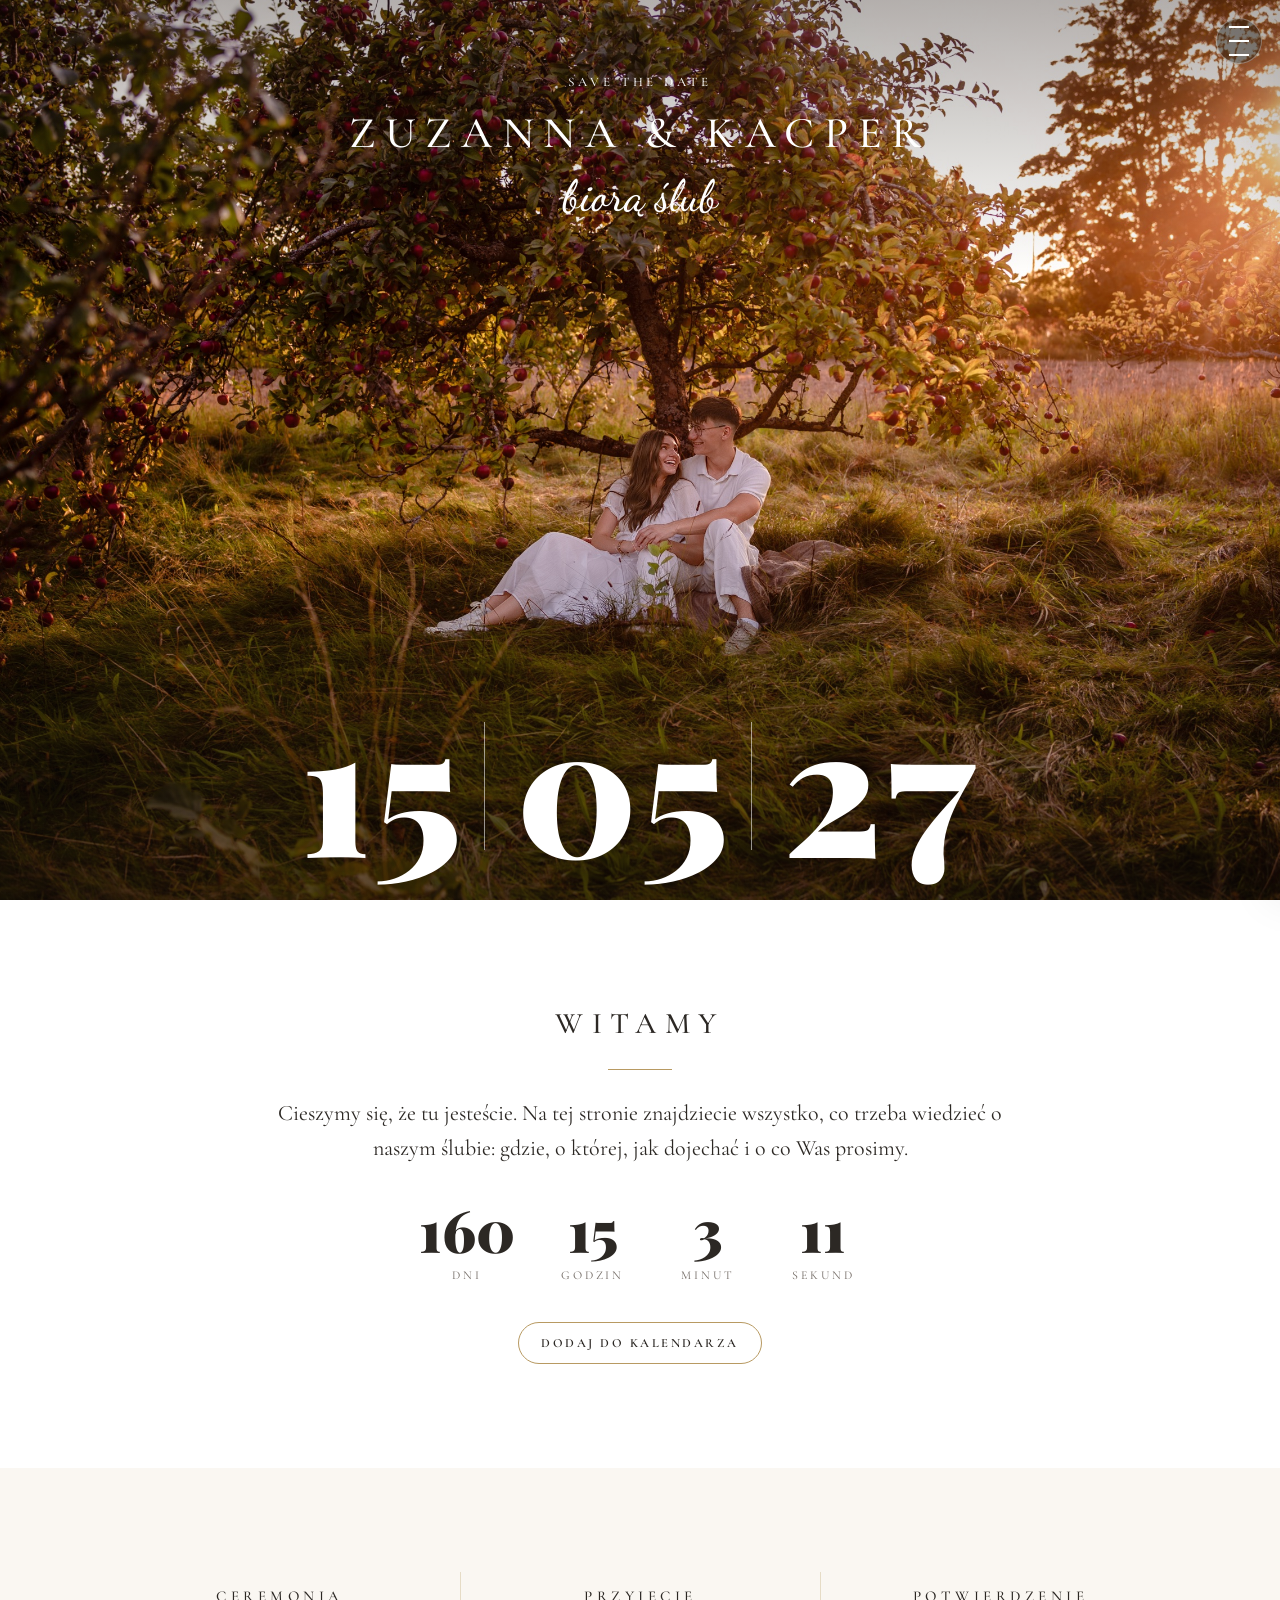
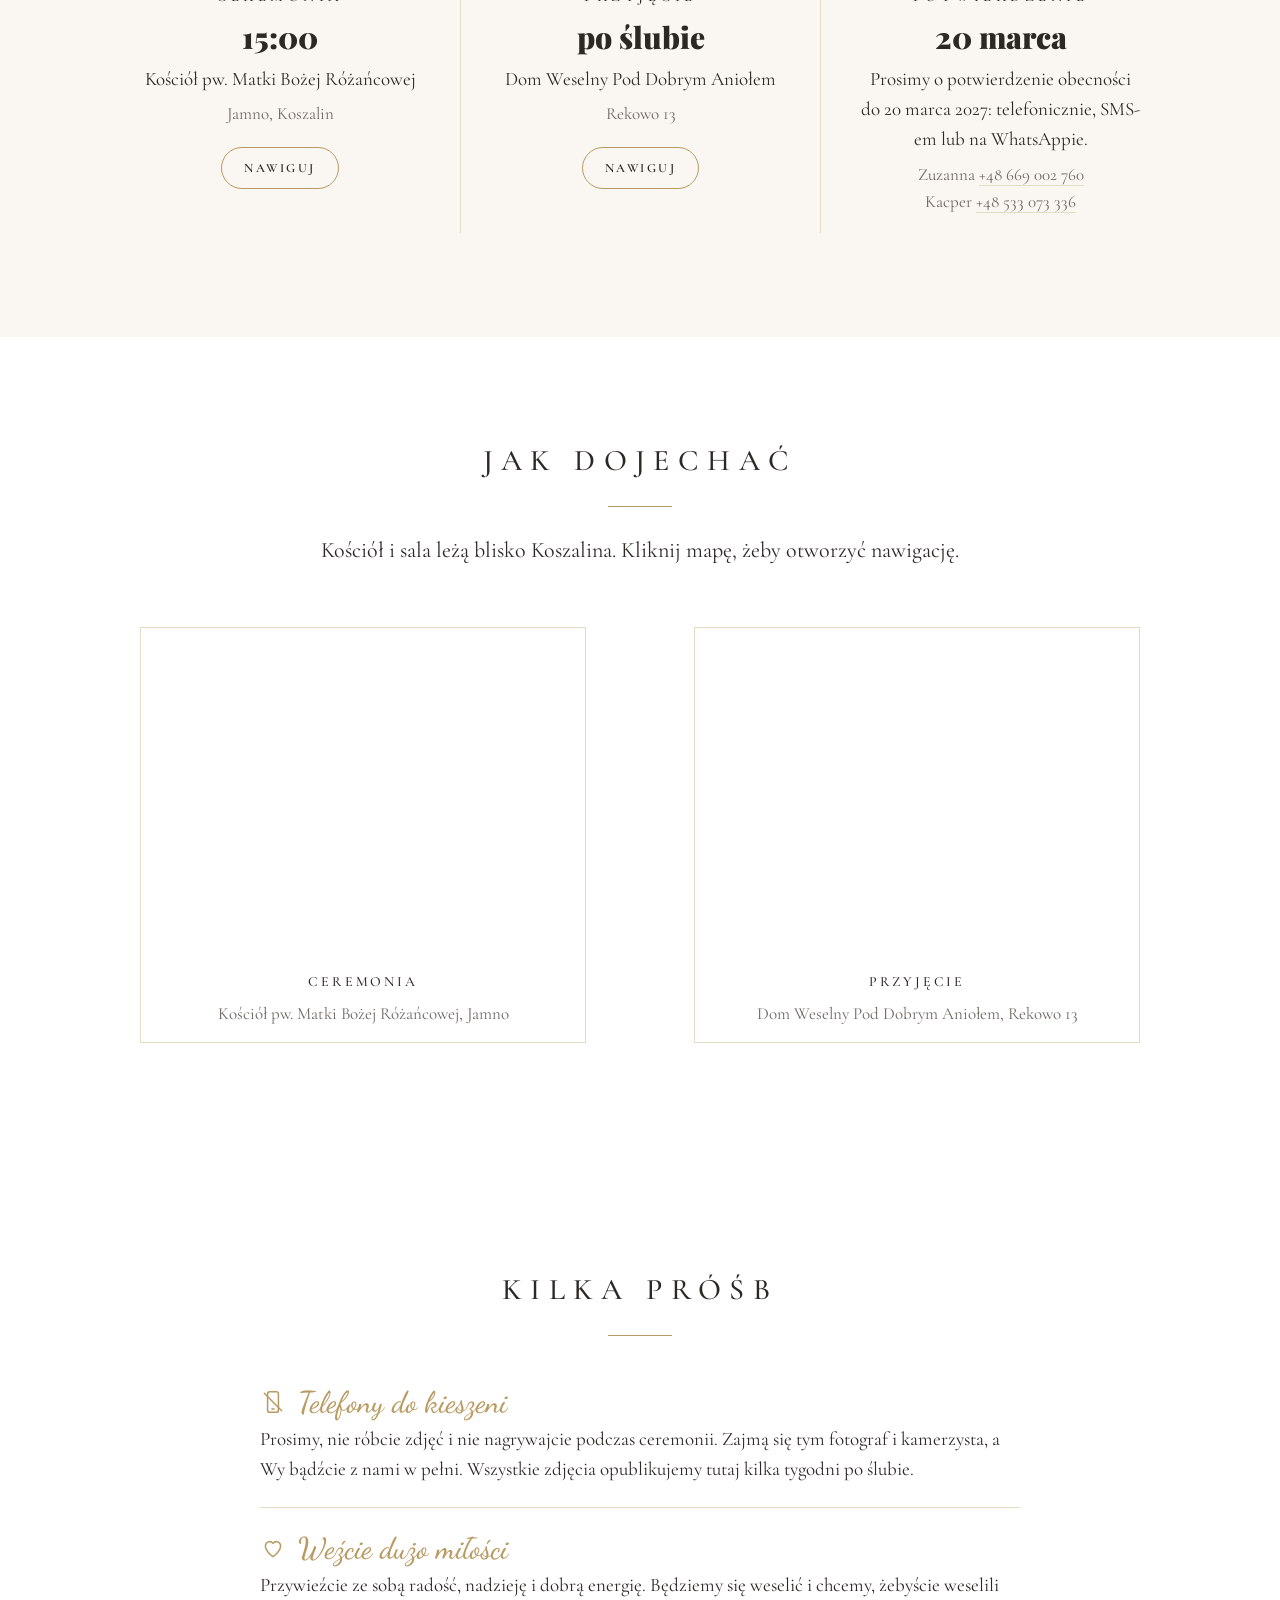
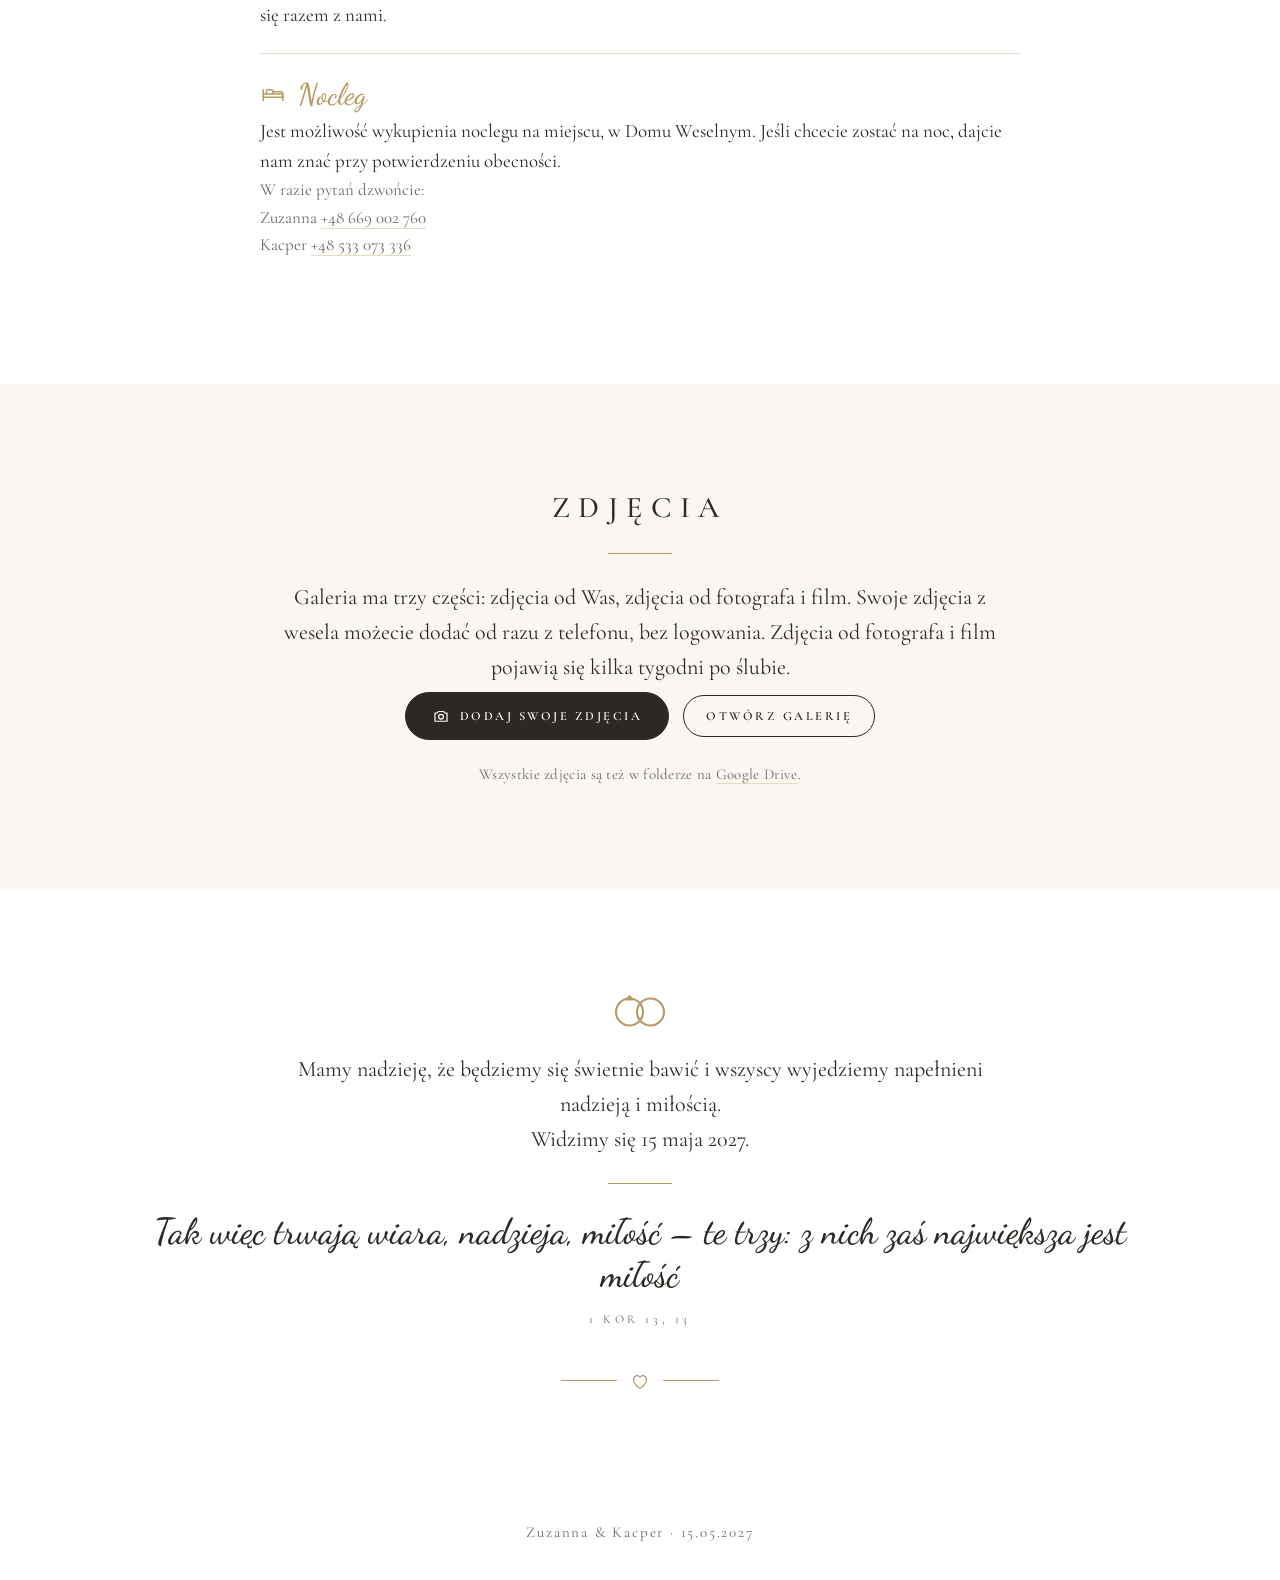
==== index.html @ 038dfa07 "Zuzanna first everywhere; QR codes and links point to zuzannaikacper.pl (CNAME switch pending DNS) C" ====
<!doctype html>
<html lang="pl">
<head>
<meta charset="utf-8">
<meta name="viewport" content="width=device-width, initial-scale=1">
<title>Zuzanna i Kacper · 15 maja 2027</title>
<meta name="description" content="Ślub Zuzanny i Kacpra, 15 maja 2027. Szczegóły ceremonii, przyjęcia i dojazdu.">
<meta name="robots" content="noindex, nofollow">
<meta property="og:title" content="Zuzanna i Kacper biorą ślub · 15 maja 2027">
<meta property="og:image" content="https://zuzannaikacper.pl/img/hero-m.jpg">
<link rel="preconnect" href="https://fonts.googleapis.com">
<link rel="preconnect" href="https://fonts.gstatic.com" crossorigin>
<link href="https://fonts.googleapis.com/css2?family=Cormorant+Garamond:ital,wght@0,400;0,500;0,600;1,400&family=Dancing+Script:wght@500;600&family=Playfair+Display:wght@900&display=swap" rel="stylesheet">
<link rel="stylesheet" href="/style.css?v=5">
</head>
<body>

<button class="menu-btn" type="button" aria-label="Menu" aria-expanded="false" aria-controls="menu"><span></span><span></span><span></span></button>
<div class="menu-scrim" hidden></div>
<nav class="menu" id="menu" aria-label="Menu strony">
  <a href="/#witamy">Witamy</a>
  <a href="/#plan">Plan dnia</a>
  <a href="/#dojazd">Jak dojechać</a>
  <a href="/#prosby">Kilka próśb</a>
  <a href="/zdjecia/">Galeria zdjęć</a>
  <a href="/zdjecia/#gosc">Dodaj swoje zdjęcia</a>
  <div class="menu-foot"><span class="script">Zuzanna &amp; Kacper</span>15 maja 2027</div>
</nav>

<header class="hero">
  <picture>
    <source media="(max-width:760px)" srcset="img/hero-m.jpg">
    <img src="img/hero.jpg" alt="Zuzanna i Kacper pod jabłonią o zachodzie słońca">
  </picture>
  <div class="hero-top">
    <div class="caps">Save the date</div>
    <h1>Zuzanna &amp; Kacper</h1>
    <p class="script">biorą ślub</p>
  </div>
  <div class="hero-date" aria-label="15 maja 2027"><span>15</span><span>05</span><span>27</span></div>
</header>

<section class="center" id="witamy">
  <div class="wrap">
    <h2>Witamy</h2>
    <div class="rule"></div>
    <p class="lead">Cieszymy się, że tu jesteście. Na tej stronie znajdziecie wszystko, co trzeba wiedzieć o naszym ślubie: gdzie, o której, jak dojechać i o co Was prosimy.</p>
    <div class="count" id="count" aria-live="polite">
      <div><b data-u="d">—</b><small>dni</small></div>
      <div><b data-u="h">—</b><small>godzin</small></div>
      <div><b data-u="m">—</b><small>minut</small></div>
      <div><b data-u="s">—</b><small>sekund</small></div>
    </div>
    <a class="btn ghost" href="slub.ics" download="slub-zuzanna-kacper.ics">Dodaj do kalendarza</a>
  </div>
</section>

<section class="plan" id="plan">
  <div class="wrap">
    <div class="cols">
      <div>
        <h3>Ceremonia</h3>
        <p class="big">15:00</p>
        <p>Kościół pw. Matki Bożej Różańcowej</p>
        <p class="muted">Jamno, Koszalin</p>
        <a class="btn ghost" href="https://www.google.com/maps/search/?api=1&query=Ko%C5%9Bci%C3%B3%C5%82+Matki+Bo%C5%BCej+R%C3%B3%C5%BCa%C5%84cowej+Jamno+Koszalin" target="_blank" rel="noopener">Nawiguj</a>
      </div>
      <div>
        <h3>Przyjęcie</h3>
        <p class="big">po ślubie</p>
        <p>Dom Weselny Pod Dobrym Aniołem</p>
        <p class="muted">Rekowo 13</p>
        <a class="btn ghost" href="https://www.google.com/maps/search/?api=1&query=Dom+Weselny+Pod+Dobrym+Anio%C5%82em+Rekowo+13" target="_blank" rel="noopener">Nawiguj</a>
      </div>
      <div>
        <h3>Potwierdzenie</h3>
        <p class="big">20 marca</p>
        <p>Prosimy o potwierdzenie obecności do 20 marca 2027: telefonicznie, SMS-em lub na WhatsAppie.</p>
        <p class="muted">Zuzanna <a href="tel:+48669002760">+48 669 002 760</a><br>Kacper <a href="tel:+48533073336">+48 533 073 336</a></p>
      </div>
    </div>
  </div>
</section>

<section class="center" id="dojazd">
  <div class="wrap">
    <h2>Jak dojechać</h2>
    <div class="rule"></div>
    <p class="lead">Kościół i sala leżą blisko Koszalina. Kliknij mapę, żeby otworzyć nawigację.</p>
    <div class="maps">
      <figure class="map">
        <iframe loading="lazy" title="Mapa: Kościół Matki Bożej Różańcowej, Jamno" src="https://maps.google.com/maps?q=Ko%C5%9Bci%C3%B3%C5%82+Matki+Bo%C5%BCej+R%C3%B3%C5%BCa%C5%84cowej+Jamno+Koszalin&z=14&output=embed"></iframe>
        <figcaption><strong>Ceremonia</strong><span>Kościół pw. Matki Bożej Różańcowej, Jamno</span></figcaption>
      </figure>
      <figure class="map">
        <iframe loading="lazy" title="Mapa: Dom Weselny Pod Dobrym Aniołem, Rekowo" src="https://maps.google.com/maps?q=Dom+Weselny+Pod+Dobrym+Anio%C5%82em+Rekowo+13&z=14&output=embed"></iframe>
        <figcaption><strong>Przyjęcie</strong><span>Dom Weselny Pod Dobrym Aniołem, Rekowo 13</span></figcaption>
      </figure>
    </div>
  </div>
</section>

<section id="prosby">
  <div class="wrap">
    <div class="center">
      <h2>Kilka próśb</h2>
      <div class="rule"></div>
    </div>
    <div class="asks">
      <ol>
        <li>
          <span class="script"><svg class="ico" viewBox="0 0 24 24" fill="none" stroke="currentColor" stroke-width="1.4" stroke-linecap="round" stroke-linejoin="round" aria-hidden="true"><rect x="7" y="2.5" width="10" height="19" rx="2"/><path d="M11 18.5h2"/><path d="M4 4l16 16"/></svg>Telefony do kieszeni</span>
          <p>Prosimy, nie róbcie zdjęć i nie nagrywajcie podczas ceremonii. Zajmą się tym fotograf i kamerzysta, a Wy bądźcie z nami w pełni. Wszystkie zdjęcia opublikujemy tutaj kilka tygodni po ślubie.</p>
        </li>
        <li>
          <span class="script"><svg class="ico" viewBox="0 0 24 24" fill="none" stroke="currentColor" stroke-width="1.4" stroke-linecap="round" stroke-linejoin="round" aria-hidden="true"><path d="M12 20s-7-4.6-7-10a3.9 3.9 0 0 1 7-2.3A3.9 3.9 0 0 1 19 10c0 5.4-7 10-7 10z"/></svg>Weźcie dużo miłości</span>
          <p>Przywieźcie ze sobą radość, nadzieję i dobrą energię. Będziemy się weselić i chcemy, żebyście weselili się razem z nami.</p>
        </li>
        <li>
          <span class="script"><svg class="ico" viewBox="0 0 24 24" fill="none" stroke="currentColor" stroke-width="1.4" stroke-linecap="round" stroke-linejoin="round" aria-hidden="true"><path d="M3 18V8"/><path d="M3 15h18v3"/><path d="M3 12h18v3"/><path d="M6 12V9.5A1.5 1.5 0 0 1 7.5 8h3A1.5 1.5 0 0 1 12 9.5V12"/><path d="M21 15v-3a2 2 0 0 0-2-2h-7"/></svg>Nocleg</span>
          <p>Jest możliwość wykupienia noclegu na miejscu, w Domu Weselnym. Jeśli chcecie zostać na noc, dajcie nam znać przy potwierdzeniu obecności.</p>
          <p class="muted">W razie pytań dzwońcie:<br>Zuzanna <a href="tel:+48669002760">+48 669 002 760</a><br>Kacper <a href="tel:+48533073336">+48 533 073 336</a></p>
        </li>
      </ol>
    </div>
  </div>
</section>

<section class="photos center" id="zdjecia">
  <div class="wrap">
    <h2>Zdjęcia</h2>
    <div class="rule"></div>
    <p class="lead">Galeria ma trzy części: zdjęcia od Was, zdjęcia od fotografa i film. Swoje zdjęcia z wesela możecie dodać od razu z telefonu, bez logowania. Zdjęcia od fotografa i film pojawią się kilka tygodni po ślubie.</p>
    <div class="actions">
      <a class="btn solid" href="/zdjecia/#gosc"><svg class="bico" viewBox="0 0 24 24" fill="none" stroke="currentColor" stroke-width="1.6" stroke-linecap="round" stroke-linejoin="round" aria-hidden="true"><path d="M4 8h3l1.5-2h7L17 8h3v11H4z"/><circle cx="12" cy="13" r="3.2"/></svg>Dodaj swoje zdjęcia</a>
      <a class="btn" href="/zdjecia/">Otwórz galerię</a>
    </div>
    <p class="note">Wszystkie zdjęcia są też w folderze na <a href="https://drive.google.com/drive/folders/1gEf7ZTB1WfXB3bDuZWTG1-2PKghEwZF-" target="_blank" rel="noopener">Google Drive</a>.</p>
  </div>
</section>

<section class="closing center" id="do-zobaczenia">
  <div class="wrap">
    <div class="rings-wrap"><svg class="rings" viewBox="0 0 48 24" fill="none" stroke="currentColor" stroke-width="1.4" aria-hidden="true"><circle cx="17" cy="12" r="9"/><circle cx="31" cy="12" r="9"/><path d="M17 1.5l-1.8 2.2h3.6z" stroke-linejoin="round"/></svg></div>
    <p class="lead">Mamy nadzieję, że będziemy się świetnie bawić i wszyscy wyjedziemy napełnieni nadzieją i miłością.<br>Widzimy się 15 maja 2027.</p>
    <div class="rule"></div>
    <p class="script">Tak więc trwają wiara, nadzieja, miłość – te trzy: z nich zaś największa jest miłość</p>
    <div class="ref">1 Kor 13, 13</div>
    <div class="ornament" aria-hidden="true">
      <i></i>
      <svg viewBox="0 0 24 24" fill="none" stroke="currentColor" stroke-width="1.4"><path d="M12 20s-7-4.6-7-10a3.9 3.9 0 0 1 7-2.3A3.9 3.9 0 0 1 19 10c0 5.4-7 10-7 10z"/></svg>
      <i></i>
    </div>
  </div>
</section>

<footer>Zuzanna &amp; Kacper · 15.05.2027</footer>

<script>
  (function(){
    var target = new Date("2027-05-15T15:00:00+02:00").getTime();
    var el = document.getElementById("count");
    var d = el.querySelector("[data-u=d]"), h = el.querySelector("[data-u=h]"), m = el.querySelector("[data-u=m]"), sec = el.querySelector("[data-u=s]");
    function tick(){
      var diff = Math.max(0, target - Date.now());
      var days = Math.floor(diff/86400000), hrs = Math.floor(diff%86400000/3600000), mins = Math.floor(diff%3600000/60000), secs = Math.floor(diff%60000/1000);
      d.textContent = days; h.textContent = hrs; m.textContent = mins; sec.textContent = secs;
    }
    tick(); setInterval(tick, 1000);
  })();
</script>
<script>
  (function(){
    var btn=document.querySelector('.menu-btn'),scrim=document.querySelector('.menu-scrim'),menu=document.getElementById('menu');
    function set(open){document.body.classList.toggle('menu-open',open);btn.setAttribute('aria-expanded',open);scrim.hidden=!open;}
    btn.addEventListener('click',function(){set(!document.body.classList.contains('menu-open'));});
    scrim.addEventListener('click',function(){set(false);});
    menu.addEventListener('click',function(e){if(e.target.tagName==='A')set(false);});
    document.addEventListener('keydown',function(e){if(e.key==='Escape')set(false);});
    var hero=document.querySelector('.hero');
    function tone(){btn.classList.toggle('light',window.scrollY>hero.offsetHeight-60);}
    window.addEventListener('scroll',tone,{passive:true});tone();
  })();
</script>
</body>
</html>
---- style.css ----
:root{
  --paper:#ffffff;
  --ink:#2c2824;
  --ink-soft:#6f6761;
  --gold:#b89a62;
  --gold-soft:#e6dcc6;
  --wash:#faf7f2;
}
*{box-sizing:border-box}
html{scroll-behavior:smooth}
body{margin:0;background:var(--paper);color:var(--ink);font-family:"Cormorant Garamond",Georgia,serif;font-size:19px;line-height:1.6;-webkit-font-smoothing:antialiased}
a{color:inherit}
a[href^="tel:"]{text-decoration:none;border-bottom:1px solid var(--gold-soft);white-space:nowrap}
.caps{letter-spacing:.3em;text-transform:uppercase;font-weight:500;font-size:14px}
.script{font-family:"Dancing Script",cursive;font-weight:500;font-size:34px;line-height:1.2}
.wrap{width:min(1080px,100% - 32px);margin-inline:auto}

/* Hero */
.hero{position:relative;height:100svh;min-height:560px;overflow:hidden;color:#fff;text-align:center;display:flex;flex-direction:column;justify-content:space-between}
.hero img{position:absolute;inset:0;width:100%;height:100%;object-fit:cover;object-position:50% 58%}
.hero::after{content:"";position:absolute;inset:0;background:linear-gradient(to bottom,rgba(20,14,8,.32) 0%,rgba(20,14,8,0) 30%,rgba(20,14,8,0) 55%,rgba(20,14,8,.55) 100%)}
.hero picture{position:absolute;inset:0;z-index:0}
.hero>*{position:relative;z-index:1}
.hero-top{padding-top:clamp(40px,8vh,80px)}
.hero-top .caps{font-size:13px;opacity:.95}
.hero-top h1{font-weight:500;font-size:clamp(26px,4.2vw,44px);letter-spacing:.22em;text-transform:uppercase;margin:14px 0 0;line-height:1.2}
.hero-top .script{margin:10px 0 0;font-size:clamp(30px,4vw,44px)}
.hero-date{font-family:"Playfair Display",serif;font-weight:900;font-size:clamp(76px,16vw,180px);line-height:.9;letter-spacing:.02em;display:flex;justify-content:center;gap:.28em;padding-bottom:clamp(18px,4vh,40px);text-shadow:0 2px 24px rgba(0,0,0,.25)}
.hero-date span{position:relative;padding-top:12px}
.hero-date span:not(:first-child)::before{content:"";position:absolute;left:-.18em;top:.18em;bottom:.08em;width:1px;background:rgba(255,255,255,.55)}

/* Sections */
section{padding:clamp(56px,9vw,104px) 0}
.center{text-align:center}
h2{font-weight:500;font-size:clamp(22px,3vw,30px);letter-spacing:.28em;text-transform:uppercase;margin:0 0 10px;line-height:1.3}
.lead{max-width:34em;margin:0 auto;font-size:22px}
.rule{width:64px;height:1px;background:var(--gold);margin:26px auto}

/* Countdown */
.count{display:flex;justify-content:center;gap:clamp(12px,3.5vw,40px);margin:34px 0 22px}
.count b{display:block;font-family:"Playfair Display",serif;font-weight:900;font-size:clamp(36px,6vw,58px);line-height:1;font-variant-numeric:tabular-nums;min-width:1.3em}
.count small{display:block;letter-spacing:.24em;text-transform:uppercase;font-size:12px;color:var(--ink-soft);margin-top:8px}

/* Plan: three columns with hairlines, like the invitation back */
.plan{background:var(--wash)}
.cols{display:grid;grid-template-columns:1fr 1fr 1fr;text-align:center}
.cols>div{padding:12px clamp(16px,3vw,40px)}
.cols>div+div{border-left:1px solid var(--gold-soft)}
.cols h3{font-weight:500;letter-spacing:.3em;text-transform:uppercase;font-size:15px;margin:0 0 14px}
.cols .big{font-family:"Playfair Display",serif;font-weight:900;font-size:30px;line-height:1;margin:0 0 12px}
.cols p{margin:0 0 6px}
.cols .muted{color:var(--ink-soft);font-size:17px}
.btn{display:inline-block;margin-top:14px;padding:10px 22px;border:1px solid var(--ink);border-radius:999px;text-decoration:none;letter-spacing:.2em;text-transform:uppercase;font-size:12.5px;font-weight:600;transition:background .2s,color .2s}
.btn:hover,.btn:focus-visible{background:var(--ink);color:#fff;outline:none}
.btn.ghost{border-color:var(--gold);color:var(--ink)}
.btn.ghost:hover{background:var(--gold);border-color:var(--gold);color:#fff}
.btn.solid{background:var(--ink);color:#fff;border-color:var(--ink);padding:13px 26px;display:inline-flex;align-items:center;gap:10px}
.btn.solid:hover,.btn.solid:focus-visible{background:var(--gold);border-color:var(--gold);color:#fff}
.btn .bico{width:18px;height:18px}
.actions{display:flex;justify-content:center;align-items:center;gap:14px;flex-wrap:wrap;margin-top:6px}
.actions .btn{margin:0}
.note{margin:22px 0 0;font-size:15px;color:var(--ink-soft);letter-spacing:.02em}
.note a{color:var(--ink-soft);text-decoration:none;border-bottom:1px solid var(--gold-soft)}
.note a:hover{color:var(--gold)}
.rings-wrap{color:var(--gold);margin:0 auto 22px}
.rings{width:72px;height:36px;display:block;margin:0 auto}

/* Maps */
.maps{display:grid;grid-template-columns:1fr 1fr;gap:28px;margin-top:40px}
.map{border:1px solid var(--gold-soft);padding:8px;background:#fff}
.map iframe{display:block;width:100%;aspect-ratio:4/3;border:0;filter:saturate(.85)}
.map figcaption{padding:14px 6px 6px;text-align:center}
.map figcaption strong{display:block;font-weight:500;letter-spacing:.2em;text-transform:uppercase;font-size:14px;margin-bottom:4px}
.map figcaption span{color:var(--ink-soft);font-size:17px}

/* Requests */
.asks{max-width:40em;margin:0 auto}
.asks ol{list-style:none;padding:0;margin:0}
.asks li{position:relative;padding:22px 0 22px 0;border-bottom:1px solid var(--gold-soft)}
.asks li:last-child{border-bottom:0}
.asks li .script{font-size:30px;color:var(--gold);display:flex;align-items:center;gap:12px;margin-bottom:4px}
.asks .ico{width:26px;height:26px;flex:0 0 auto}
.asks p{margin:0}
.asks .muted{color:var(--ink-soft);font-size:17px}

/* Photos */
.photos{background:var(--wash)}
.photos .btn{margin:0}

/* Closing */
.closing .script{font-size:clamp(26px,3.4vw,36px);max-width:28em;margin:0 auto}
.closing .ref{letter-spacing:.3em;text-transform:uppercase;font-size:12px;color:var(--ink-soft);margin-top:14px}
.ornament{display:flex;align-items:center;justify-content:center;gap:12px;color:var(--gold);margin:40px auto 0}
.ornament i{display:block;width:56px;height:1px;background:var(--gold)}
.ornament svg{width:22px;height:22px}
footer{padding:24px 0 36px;text-align:center;color:var(--ink-soft);font-size:15px;letter-spacing:.12em}

@media (max-width:760px){
  body{font-size:18px}
  .hero{height:70svh;min-height:480px;max-height:720px}
  .hero img{object-position:50% 38%}
  .hero-top{padding-top:48px}
  .hero-date{font-size:clamp(64px,19vw,96px);padding-bottom:44px}
  .hero-date{gap:.2em}
  .cols{grid-template-columns:1fr;gap:8px}
  .cols>div+div{border-left:0;border-top:1px solid var(--gold-soft);padding-top:32px;margin-top:20px}
  .maps{grid-template-columns:1fr}
  .count small{font-size:11px}
}
@media (prefers-reduced-motion:no-preference){
  .hero-top,.hero-date{animation:rise 1.2s ease-out both}
  .hero-date{animation-delay:.25s}
  @keyframes rise{from{opacity:0;transform:translateY(14px)}to{opacity:1;transform:none}}
}

/* Menu (wysuwane) */
.menu-btn{position:fixed;top:18px;right:18px;z-index:60;width:46px;height:46px;border:1px solid rgba(255,255,255,.35);border-radius:999px;background:rgba(30,24,18,.42);cursor:pointer;display:grid;place-items:center;color:#fff;transition:background .25s,color .25s,border-color .25s,box-shadow .25s}
.menu-btn.light{background:#fff;color:var(--ink);border-color:var(--gold-soft);box-shadow:0 2px 12px rgba(0,0,0,.08)}
.menu-btn span{display:block;width:20px;height:1.5px;background:currentColor;margin:3px 0;transition:transform .25s,opacity .25s}
.menu-btn:focus-visible{outline:2px solid #fff;outline-offset:2px}
body.menu-open .menu-btn{background:transparent;border-color:transparent;box-shadow:none;color:var(--ink)}
body.menu-open .menu-btn span:nth-child(1){transform:translateY(4.5px) rotate(45deg)}
body.menu-open .menu-btn span:nth-child(2){opacity:0}
body.menu-open .menu-btn span:nth-child(3){transform:translateY(-4.5px) rotate(-45deg)}
.menu-scrim{position:fixed;inset:0;background:rgba(44,40,36,.35);opacity:0;pointer-events:none;transition:opacity .25s;z-index:50}
.menu{position:fixed;top:0;right:0;bottom:0;width:min(320px,86vw);background:var(--paper);z-index:55;transform:translateX(100%);transition:transform .3s cubic-bezier(.2,.7,.2,1);padding:84px 32px 32px;display:flex;flex-direction:column;box-shadow:-12px 0 40px rgba(0,0,0,.08)}
.menu a{display:block;text-decoration:none;letter-spacing:.26em;text-transform:uppercase;font-size:13.5px;font-weight:600;padding:14px 0;border-bottom:1px solid var(--gold-soft)}
.menu a:hover,.menu a:focus-visible{color:var(--gold);outline:none}
.menu .menu-foot{margin-top:auto;color:var(--ink-soft);font-size:15px;letter-spacing:.1em;text-align:center}
.menu .menu-foot .script{font-size:26px;color:var(--ink);display:block;margin-bottom:6px}
body.menu-open .menu{transform:none}
body.menu-open .menu-scrim{opacity:1;pointer-events:auto}
@media (prefers-reduced-motion:reduce){.menu,.menu-scrim,.menu-btn span{transition:none}}


[hidden]{display:none !important}
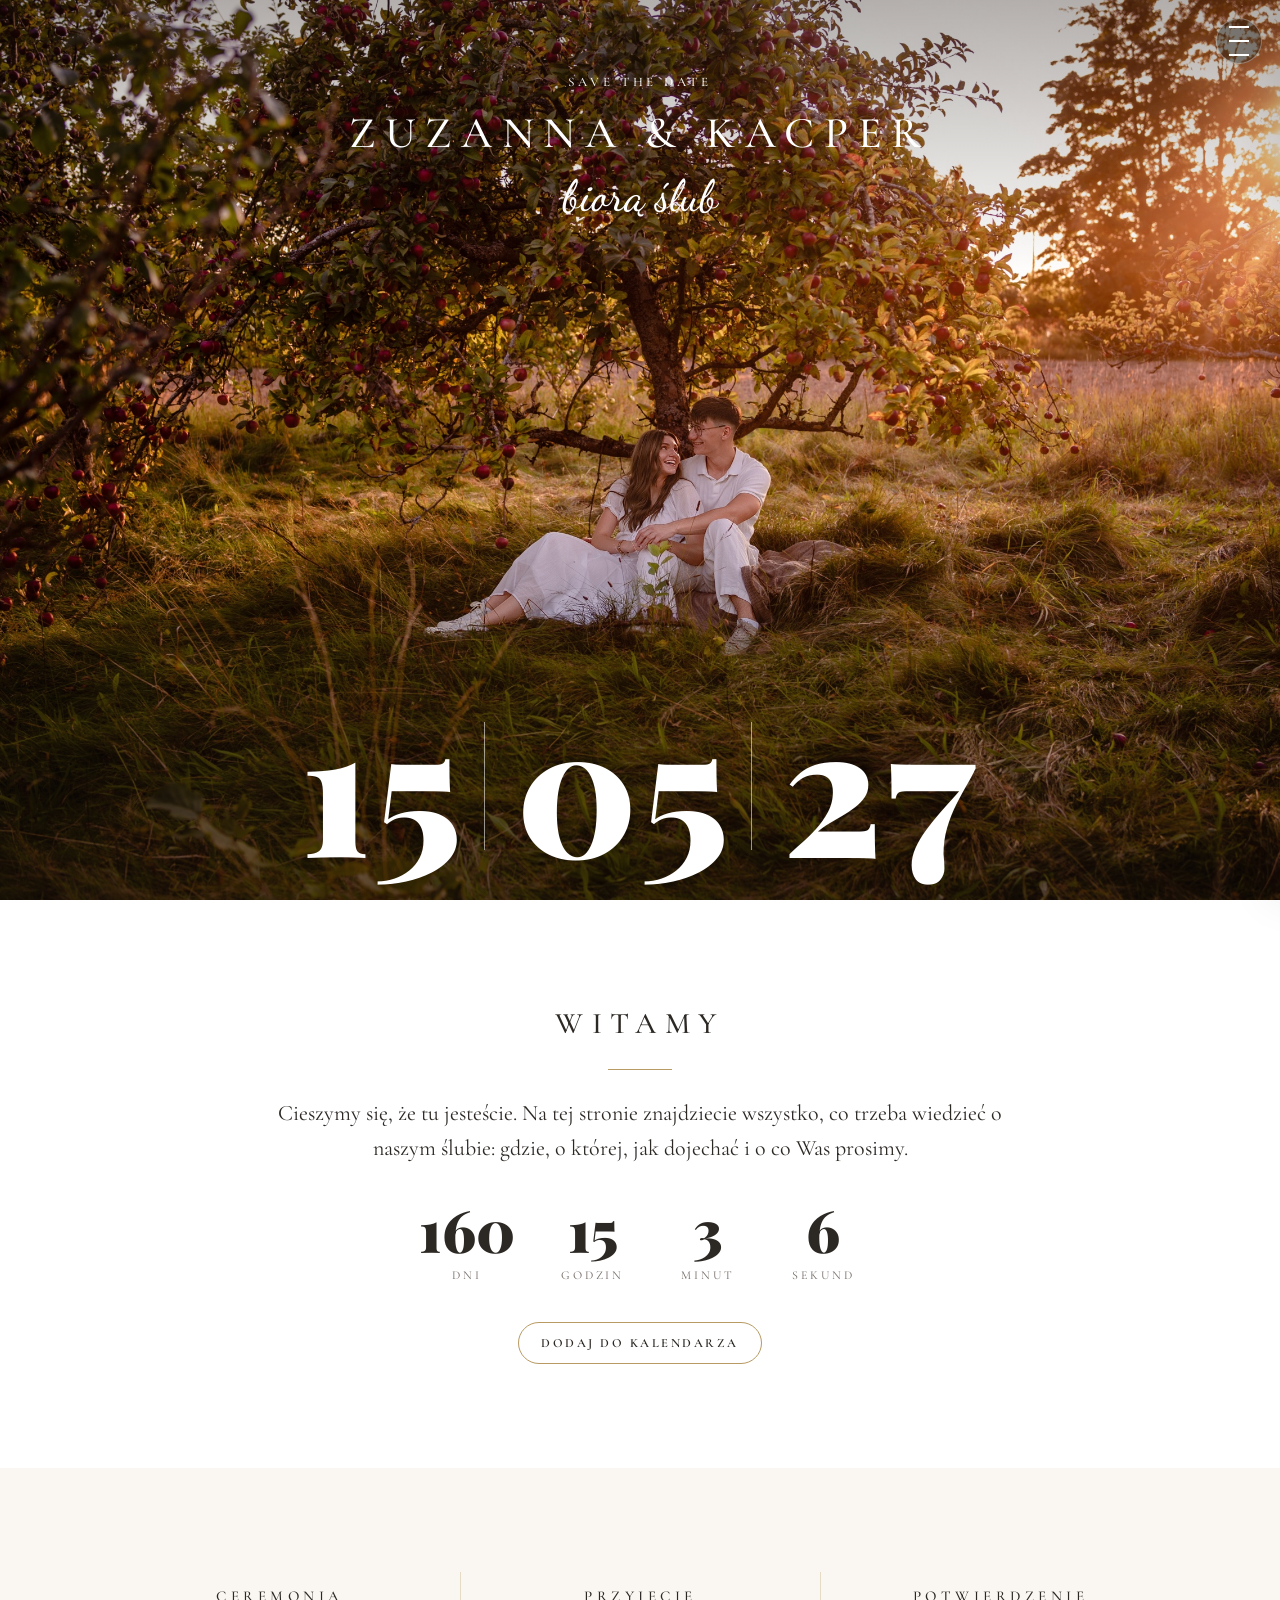
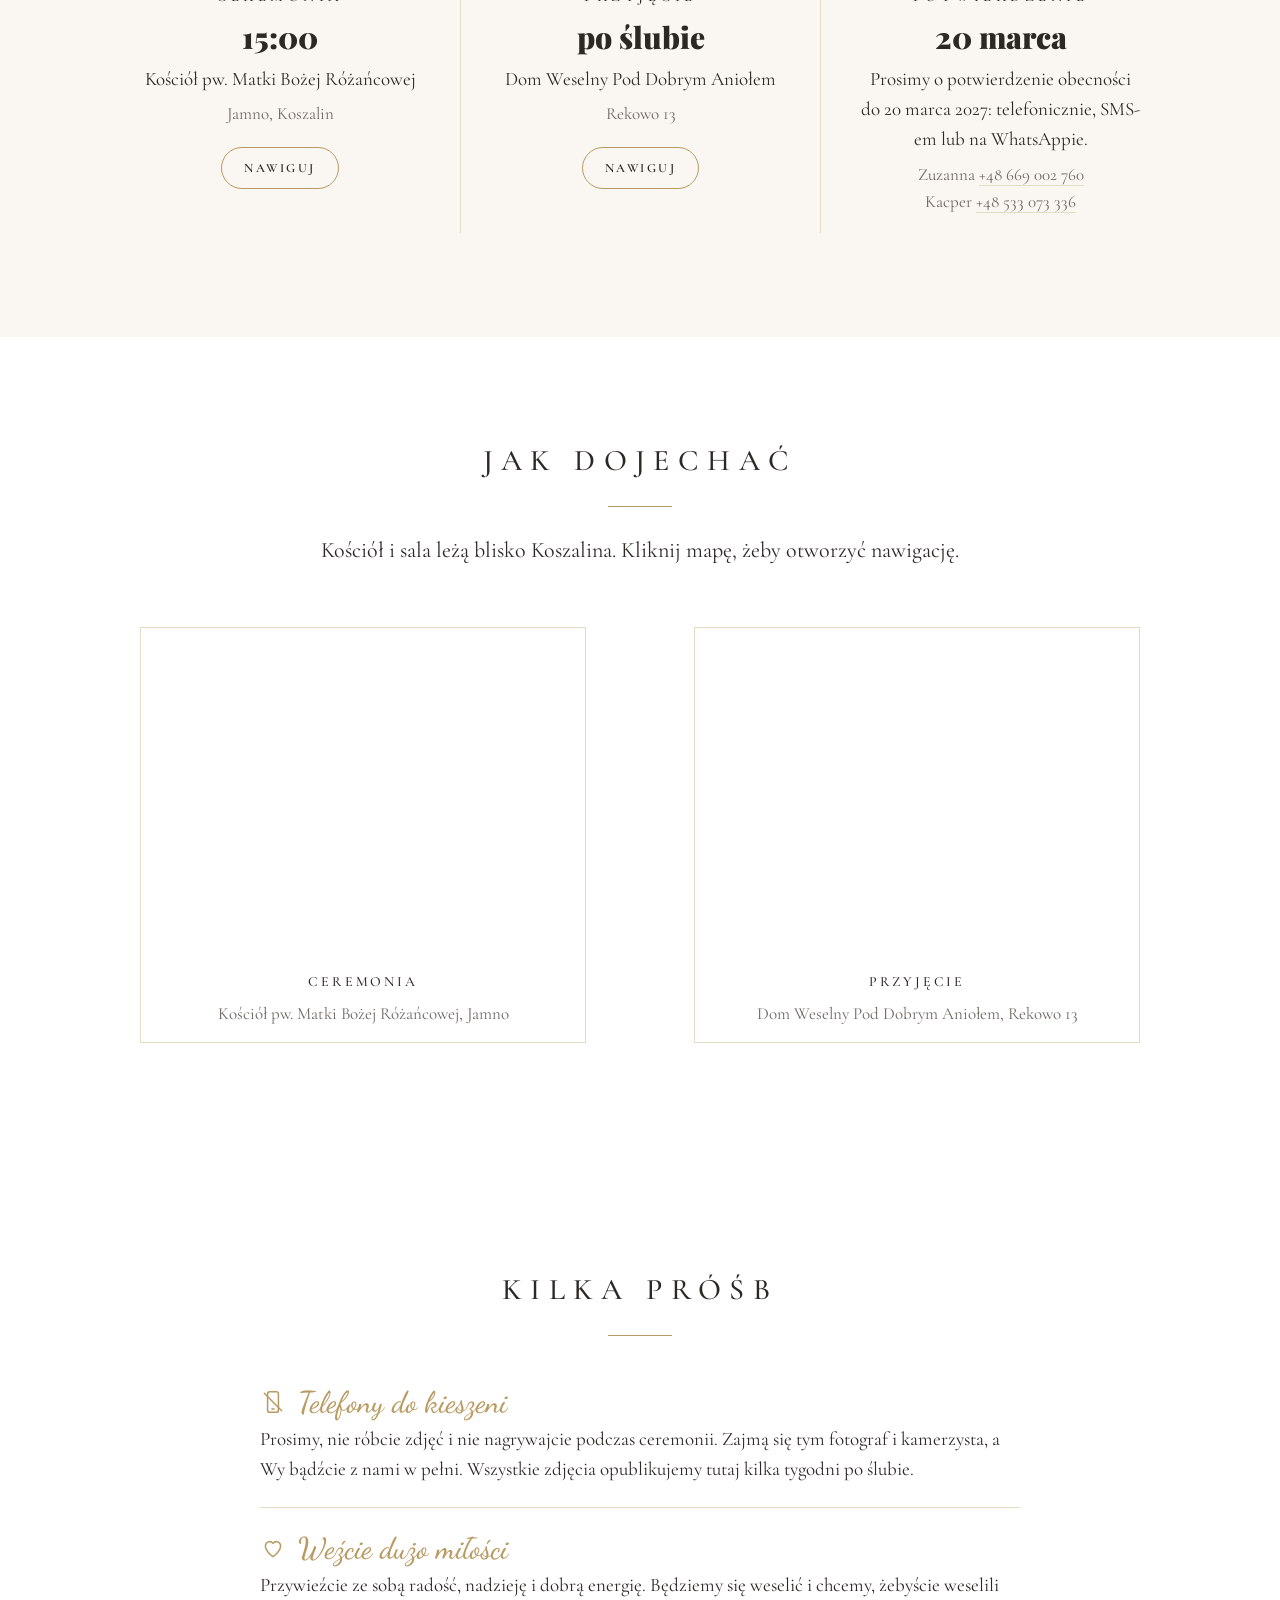
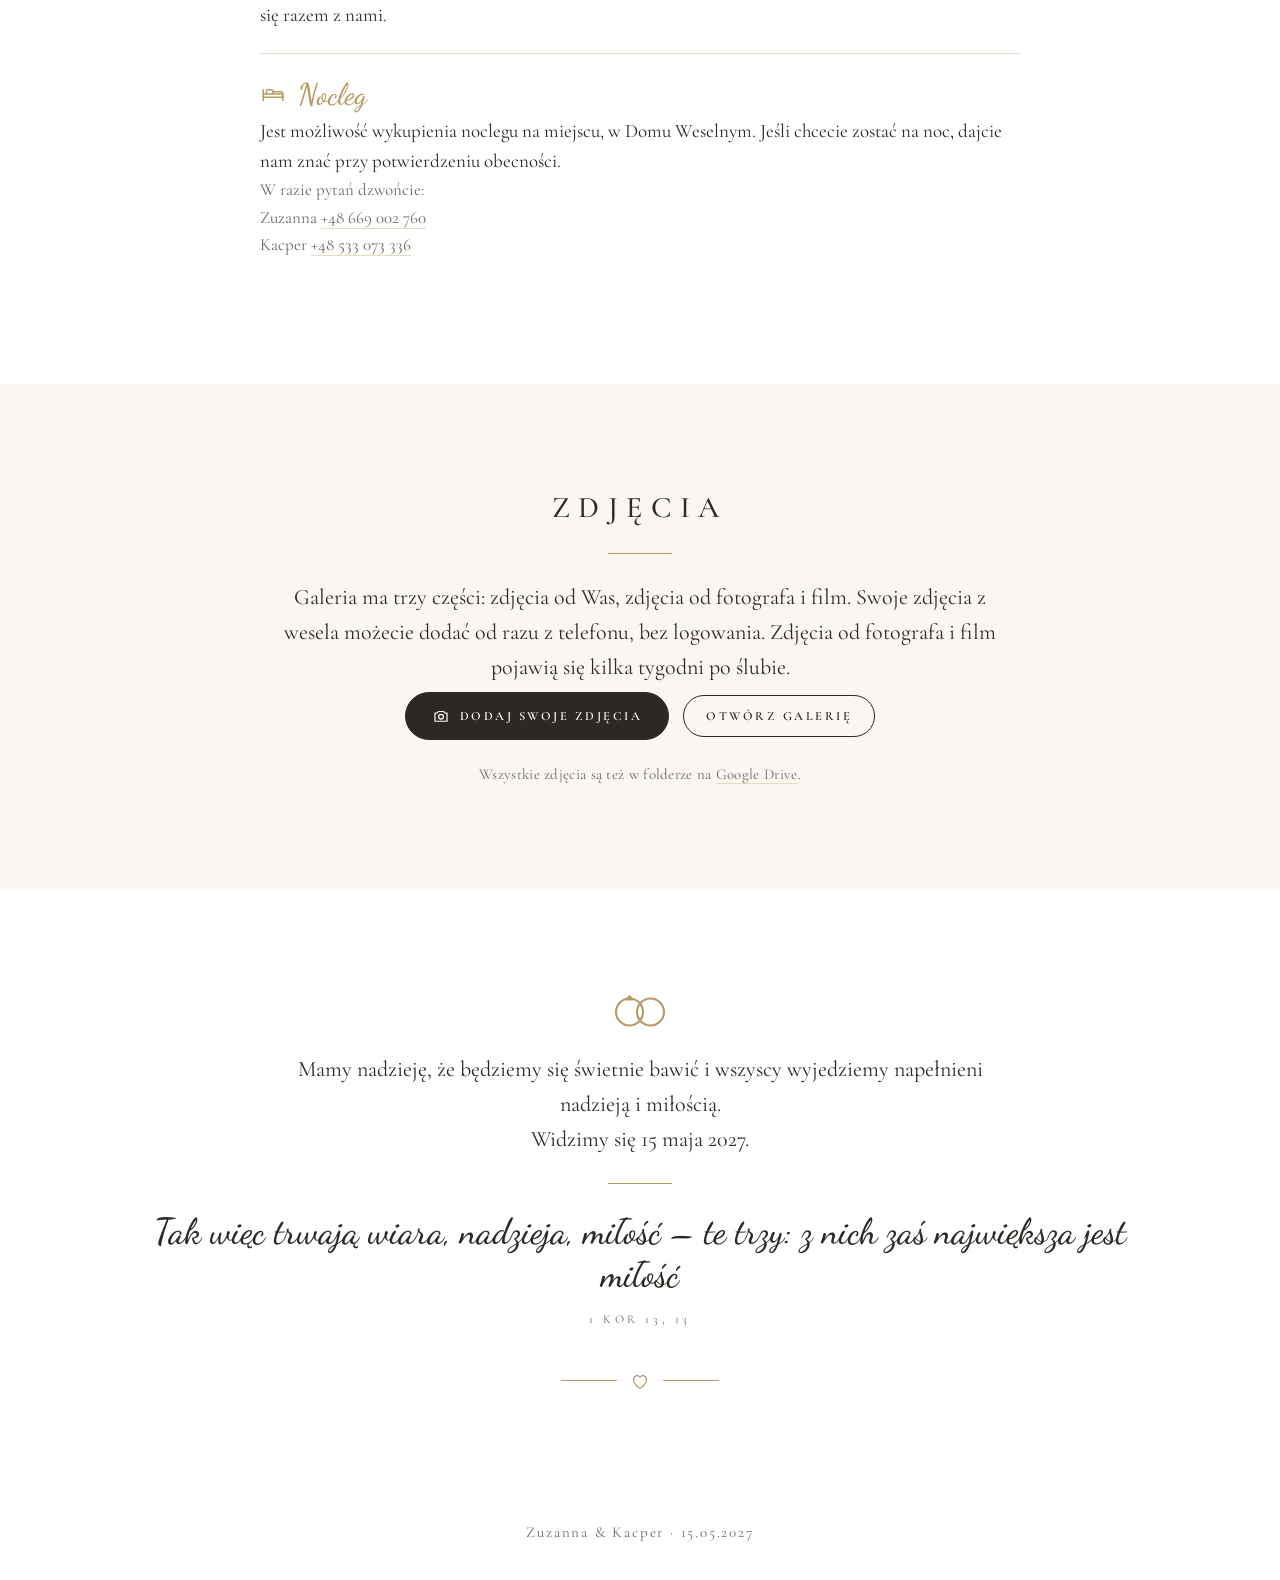
==== commit 342a5720: "Favicon + touch icon Co-Authored-By: Claude Fable 5.1 <noreply@anthropic.com>" ====
--- a/index.html
+++ b/index.html
@@ -8,6 +8,8 @@
 <meta name="robots" content="noindex, nofollow">
 <meta property="og:title" content="Zuzanna i Kacper biorą ślub · 15 maja 2027">
 <meta property="og:image" content="https://zuzannaikacper.pl/img/hero-m.jpg">
+<link rel="icon" href="/favicon.svg" type="image/svg+xml">
+<link rel="apple-touch-icon" href="/apple-touch-icon.png">
 <link rel="preconnect" href="https://fonts.googleapis.com">
 <link rel="preconnect" href="https://fonts.gstatic.com" crossorigin>
 <link href="https://fonts.googleapis.com/css2?family=Cormorant+Garamond:ital,wght@0,400;0,500;0,600;1,400&family=Dancing+Script:wght@500;600&family=Playfair+Display:wght@900&display=swap" rel="stylesheet">
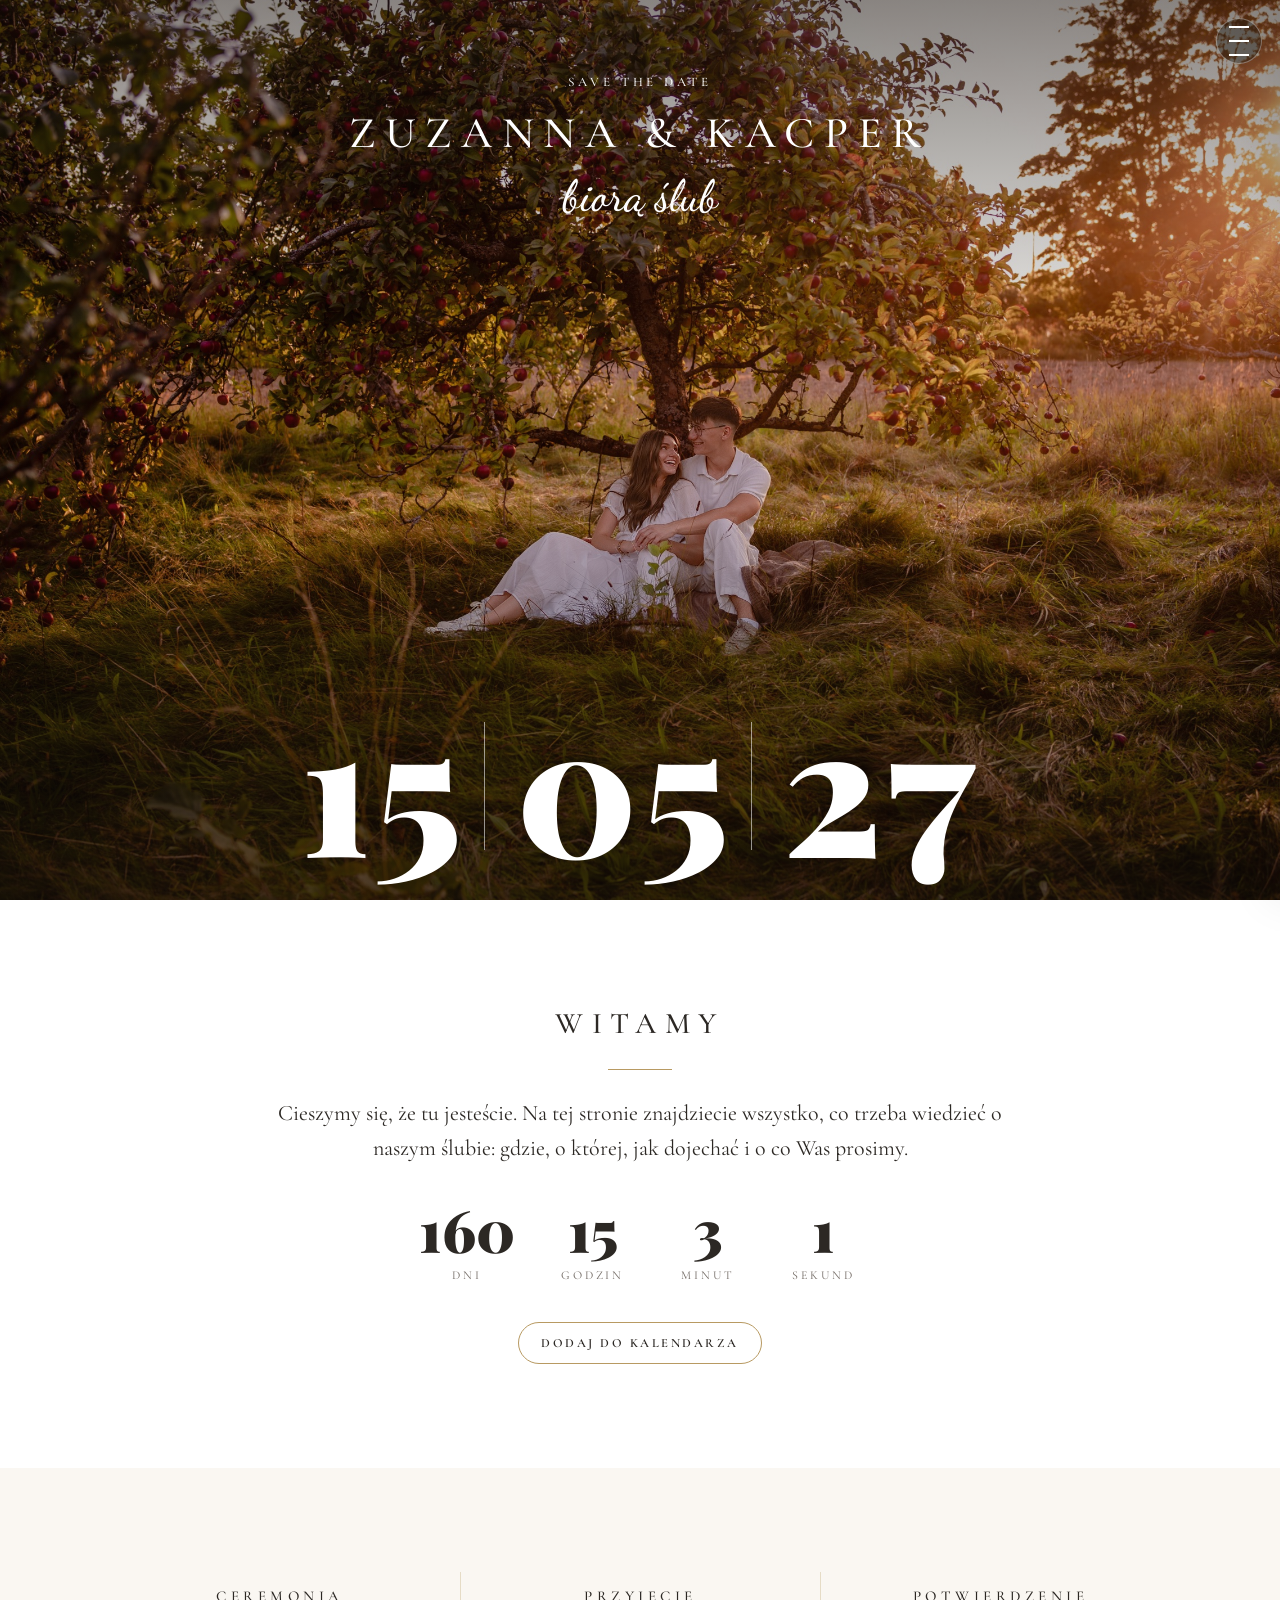
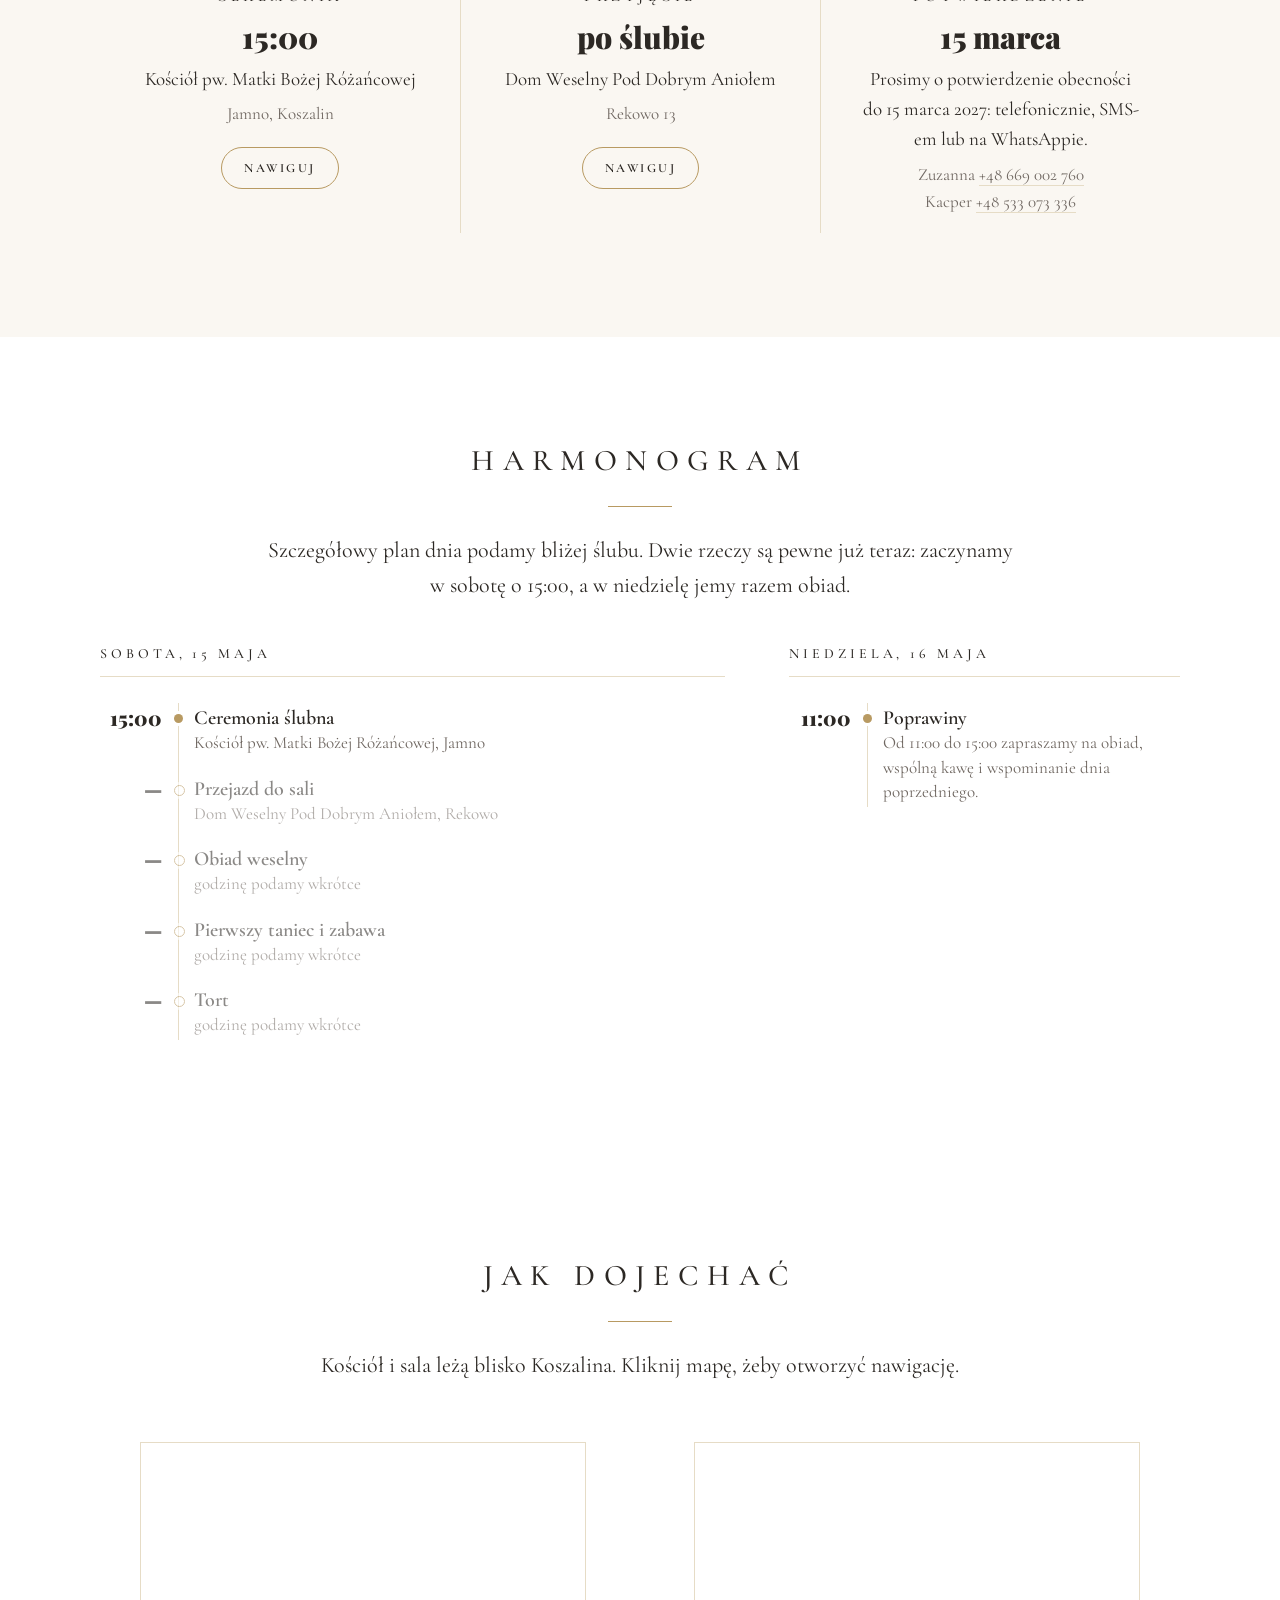
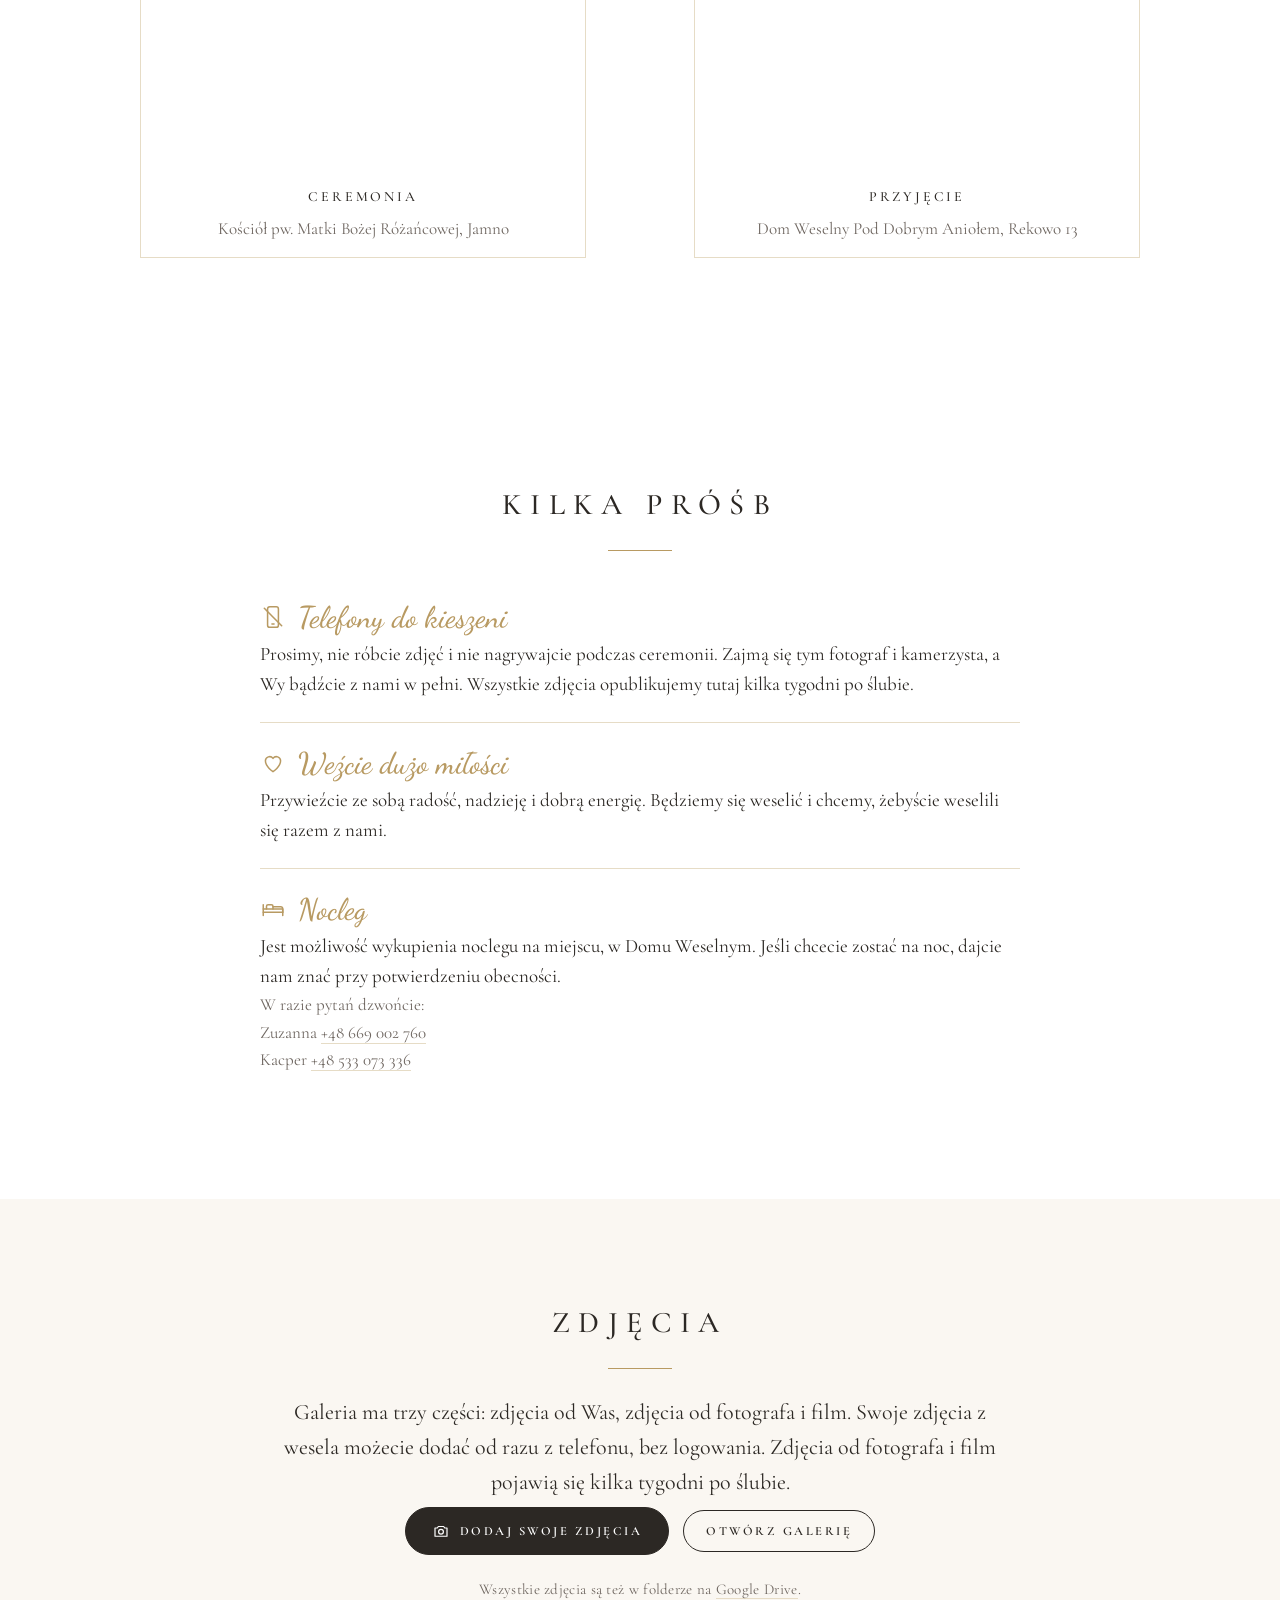
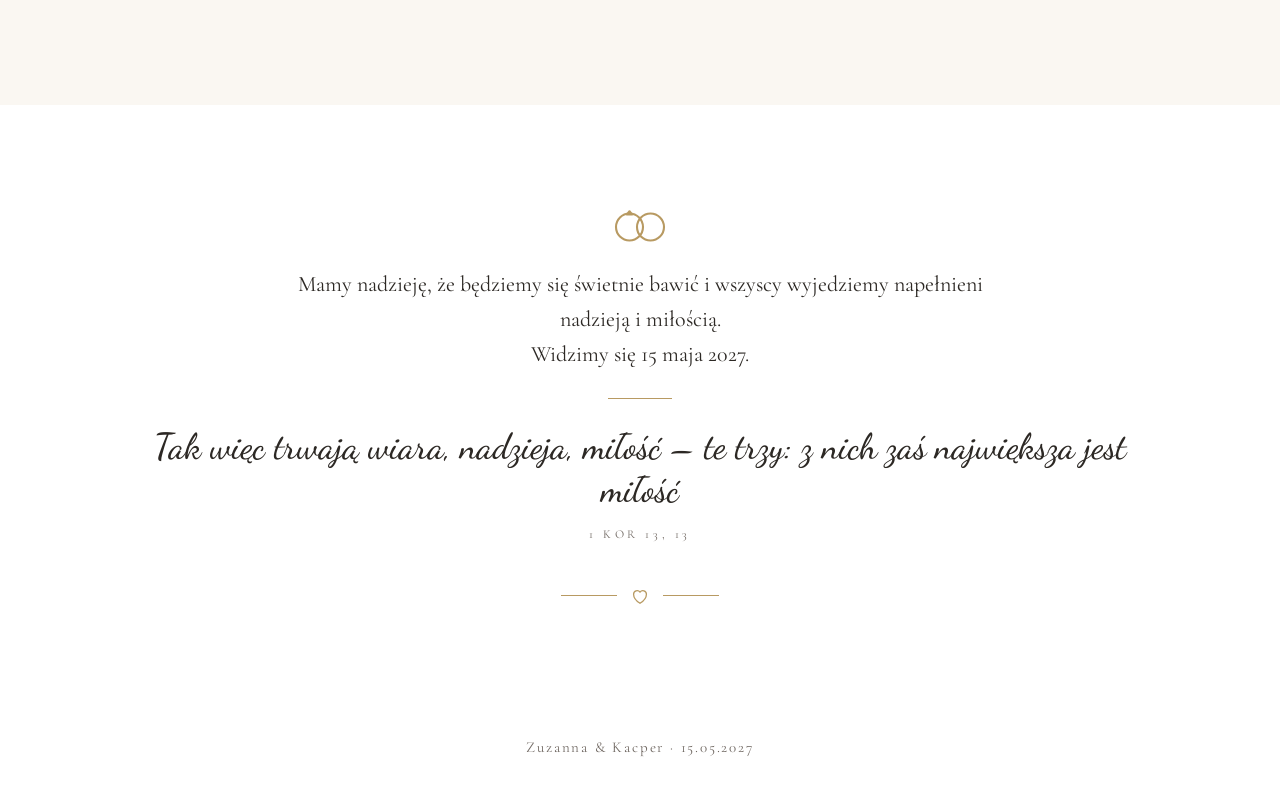
==== commit 1ba07bb7: "RSVP 15 March; darker hero overlay; Harmonogram section with Saturday placeholders + Sunday poprawin" ====
--- a/index.html
+++ b/index.html
@@ -13,7 +13,7 @@
 <link rel="preconnect" href="https://fonts.googleapis.com">
 <link rel="preconnect" href="https://fonts.gstatic.com" crossorigin>
 <link href="https://fonts.googleapis.com/css2?family=Cormorant+Garamond:ital,wght@0,400;0,500;0,600;1,400&family=Dancing+Script:wght@500;600&family=Playfair+Display:wght@900&display=swap" rel="stylesheet">
-<link rel="stylesheet" href="/style.css?v=5">
+<link rel="stylesheet" href="/style.css?v=6">
 </head>
 <body>
 
@@ -22,6 +22,7 @@
 <nav class="menu" id="menu" aria-label="Menu strony">
   <a href="/#witamy">Witamy</a>
   <a href="/#plan">Plan dnia</a>
+  <a href="/#harmonogram">Harmonogram</a>
   <a href="/#dojazd">Jak dojechać</a>
   <a href="/#prosby">Kilka próśb</a>
   <a href="/zdjecia/">Galeria zdjęć</a>
@@ -76,9 +77,35 @@
       </div>
       <div>
         <h3>Potwierdzenie</h3>
-        <p class="big">20 marca</p>
-        <p>Prosimy o potwierdzenie obecności do 20 marca 2027: telefonicznie, SMS-em lub na WhatsAppie.</p>
+        <p class="big">15 marca</p>
+        <p>Prosimy o potwierdzenie obecności do 15 marca 2027: telefonicznie, SMS-em lub na WhatsAppie.</p>
         <p class="muted">Zuzanna <a href="tel:+48669002760">+48 669 002 760</a><br>Kacper <a href="tel:+48533073336">+48 533 073 336</a></p>
+      </div>
+    </div>
+  </div>
+</section>
+
+<section class="center" id="harmonogram">
+  <div class="wrap">
+    <h2>Harmonogram</h2>
+    <div class="rule"></div>
+    <p class="lead">Szczegółowy plan dnia podamy bliżej ślubu. Dwie rzeczy są pewne już teraz: zaczynamy w sobotę o 15:00, a w niedzielę jemy razem obiad.</p>
+    <div class="days">
+      <div class="day">
+        <h3>Sobota, 15 maja</h3>
+        <ol class="tl">
+          <li><time>15:00</time><div><strong>Ceremonia ślubna</strong><span>Kościół pw. Matki Bożej Różańcowej, Jamno</span></div></li>
+          <li class="tba"><time>—</time><div><strong>Przejazd do sali</strong><span>Dom Weselny Pod Dobrym Aniołem, Rekowo</span></div></li>
+          <li class="tba"><time>—</time><div><strong>Obiad weselny</strong><span>godzinę podamy wkrótce</span></div></li>
+          <li class="tba"><time>—</time><div><strong>Pierwszy taniec i zabawa</strong><span>godzinę podamy wkrótce</span></div></li>
+          <li class="tba"><time>—</time><div><strong>Tort</strong><span>godzinę podamy wkrótce</span></div></li>
+        </ol>
+      </div>
+      <div class="day">
+        <h3>Niedziela, 16 maja</h3>
+        <ol class="tl">
+          <li><time>11:00</time><div><strong>Poprawiny</strong><span>Od 11:00 do 15:00 zapraszamy na obiad, wspólną kawę i wspominanie dnia poprzedniego.</span></div></li>
+        </ol>
       </div>
     </div>
   </div>
--- a/style.css
+++ b/style.css
@@ -18,7 +18,7 @@
 /* Hero */
 .hero{position:relative;height:100svh;min-height:560px;overflow:hidden;color:#fff;text-align:center;display:flex;flex-direction:column;justify-content:space-between}
 .hero img{position:absolute;inset:0;width:100%;height:100%;object-fit:cover;object-position:50% 58%}
-.hero::after{content:"";position:absolute;inset:0;background:linear-gradient(to bottom,rgba(20,14,8,.32) 0%,rgba(20,14,8,0) 30%,rgba(20,14,8,0) 55%,rgba(20,14,8,.55) 100%)}
+.hero::after{content:"";position:absolute;inset:0;background:linear-gradient(to bottom,rgba(20,14,8,.5) 0%,rgba(20,14,8,.18) 30%,rgba(20,14,8,.15) 55%,rgba(20,14,8,.65) 100%)}
 .hero picture{position:absolute;inset:0;z-index:0}
 .hero>*{position:relative;z-index:1}
 .hero-top{padding-top:clamp(40px,8vh,80px)}
@@ -64,6 +64,20 @@
 .note a:hover{color:var(--gold)}
 .rings-wrap{color:var(--gold);margin:0 auto 22px}
 .rings{width:72px;height:36px;display:block;margin:0 auto}
+
+/* Harmonogram */
+.days{display:grid;grid-template-columns:1.6fr 1fr;gap:clamp(28px,5vw,64px);margin-top:40px;text-align:left}
+.day h3{font-weight:500;letter-spacing:.28em;text-transform:uppercase;font-size:14px;margin:0 0 18px;padding-bottom:10px;border-bottom:1px solid var(--gold-soft)}
+.tl{list-style:none;margin:0;padding:0;position:relative}
+.tl::before{content:"";position:absolute;left:78px;top:8px;bottom:8px;width:1px;background:var(--gold-soft)}
+.tl li{display:grid;grid-template-columns:62px 1fr;gap:32px;padding:10px 0;position:relative}
+.tl li::before{content:"";position:absolute;left:74px;top:19px;width:9px;height:9px;border-radius:50%;background:var(--gold);box-shadow:0 0 0 3px #fff}
+.tl time{font-family:"Playfair Display",serif;font-weight:900;font-size:20px;line-height:1.3;text-align:right}
+.tl strong{display:block;font-weight:600;font-size:20px;line-height:1.3}
+.tl span{display:block;color:var(--ink-soft);font-size:17px;line-height:1.45}
+.tl li.tba{opacity:.55}
+.tl li.tba::before{background:#fff;border:1px solid var(--gold)}
+@media (max-width:760px){.days{grid-template-columns:1fr;gap:36px}.tl::before{left:64px}.tl li{grid-template-columns:50px 1fr;gap:26px}.tl li::before{left:60px}.tl time{font-size:18px}}
 
 /* Maps */
 .maps{display:grid;grid-template-columns:1fr 1fr;gap:28px;margin-top:40px}
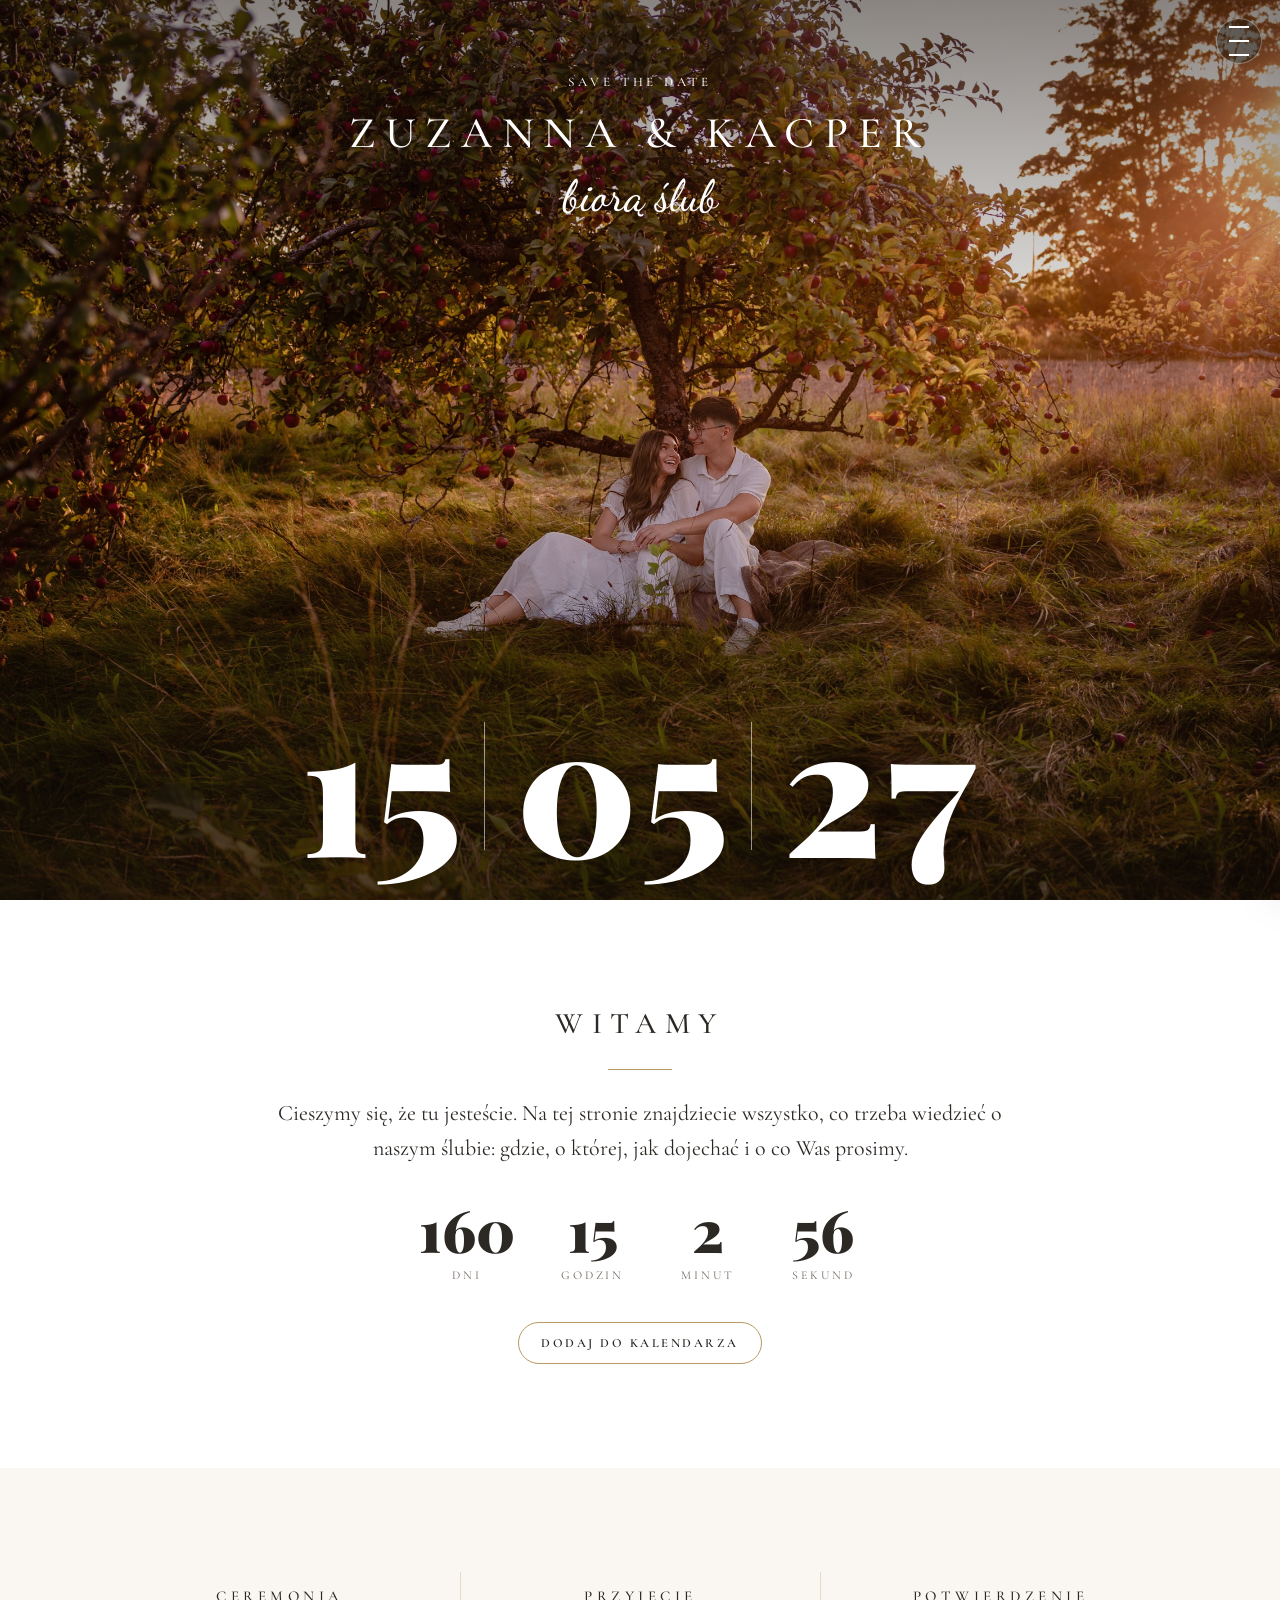
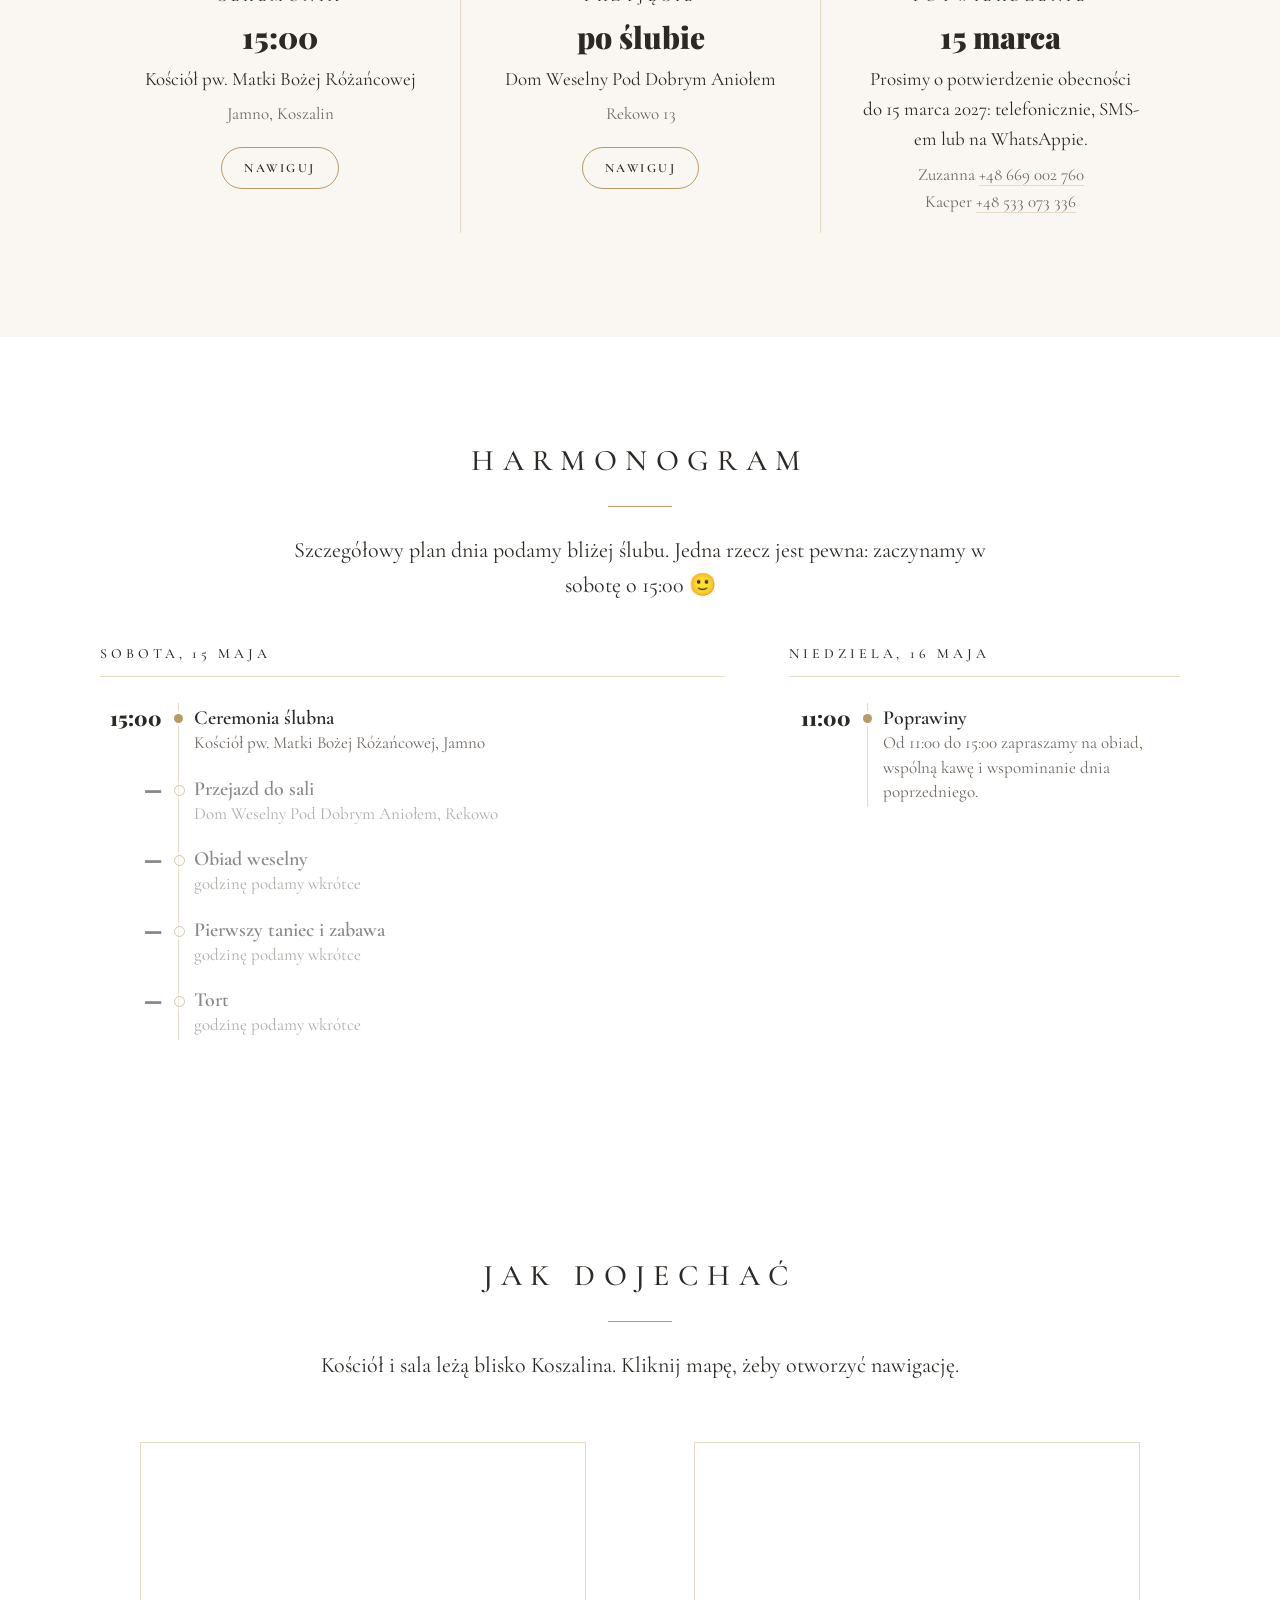
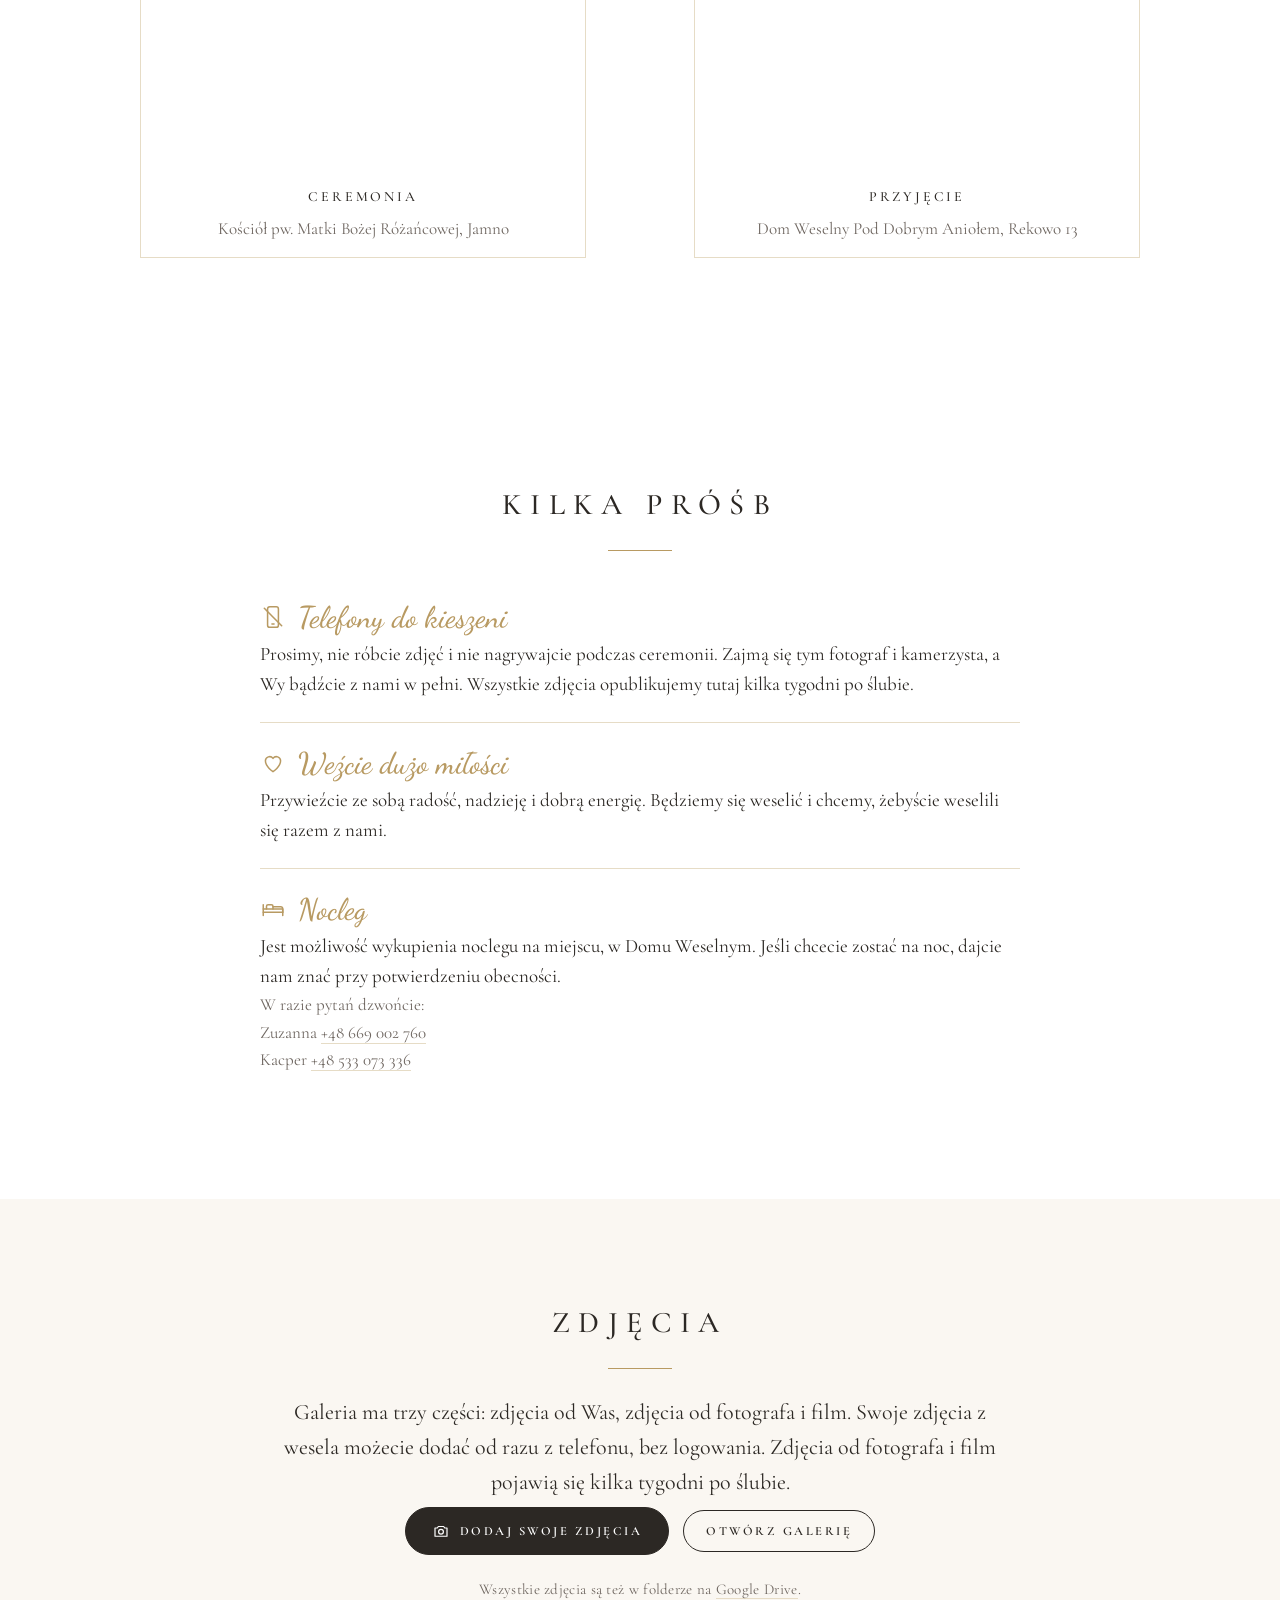
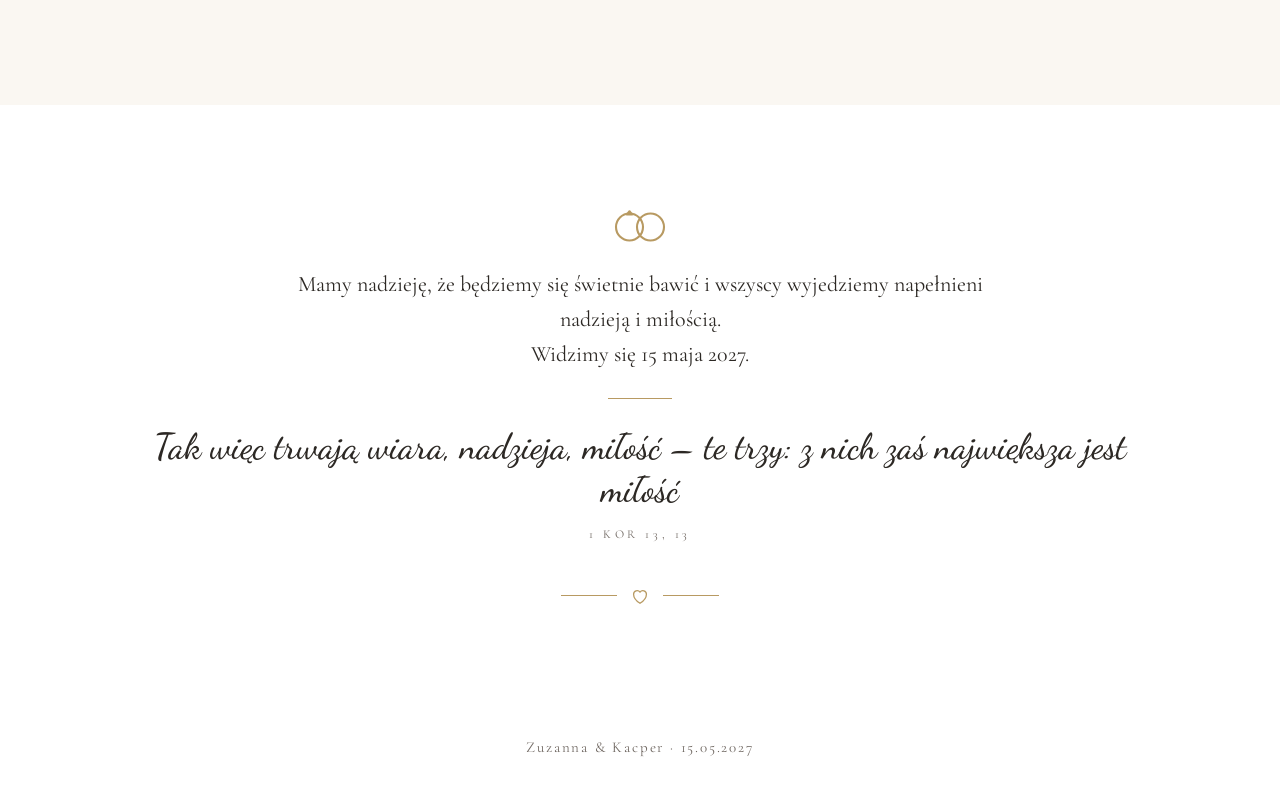
==== commit 06062bae: "Harmonogram intro: one sure thing + smile Co-Authored-By: Claude Fable 5.1 <noreply@anthropic.com>" ====
--- a/index.html
+++ b/index.html
@@ -89,7 +89,7 @@
   <div class="wrap">
     <h2>Harmonogram</h2>
     <div class="rule"></div>
-    <p class="lead">Szczegółowy plan dnia podamy bliżej ślubu. Dwie rzeczy są pewne już teraz: zaczynamy w sobotę o 15:00, a w niedzielę jemy razem obiad.</p>
+    <p class="lead">Szczegółowy plan dnia podamy bliżej ślubu. Jedna rzecz jest pewna: zaczynamy w sobotę o 15:00 🙂</p>
     <div class="days">
       <div class="day">
         <h3>Sobota, 15 maja</h3>
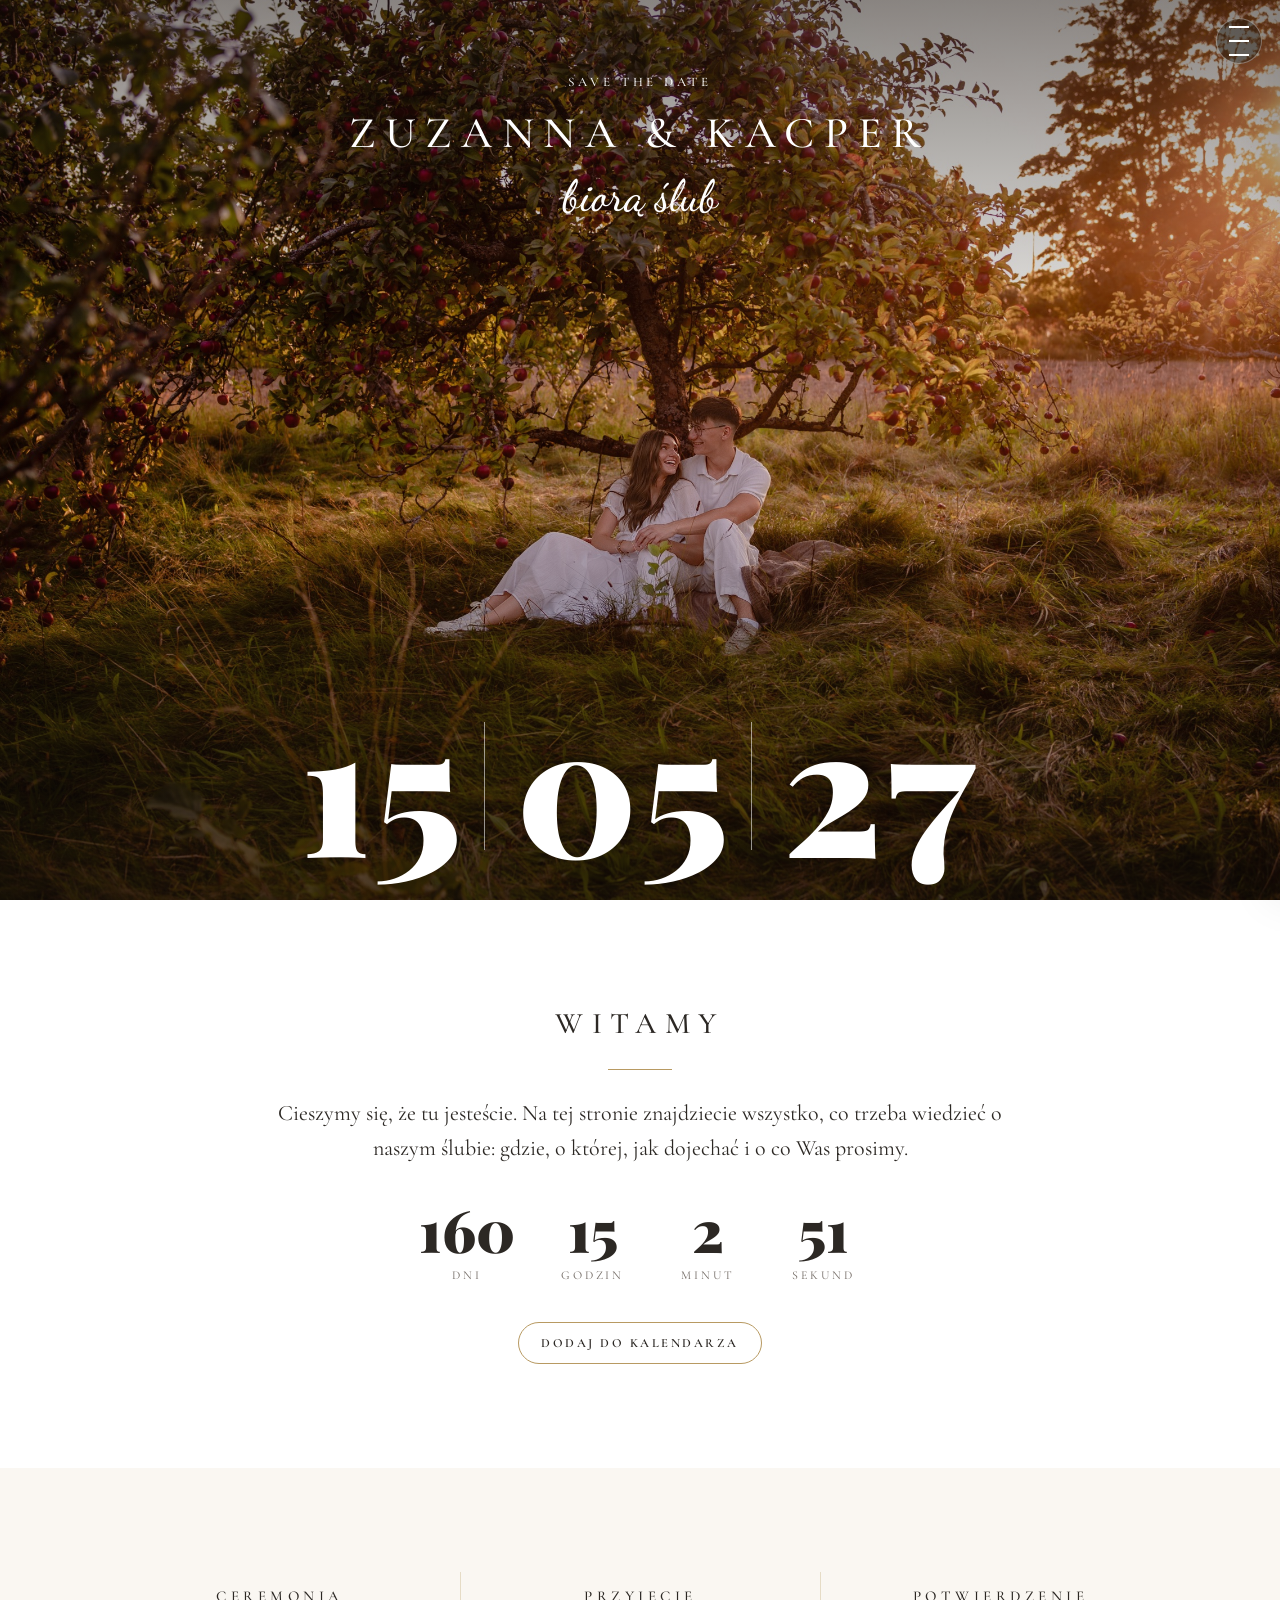
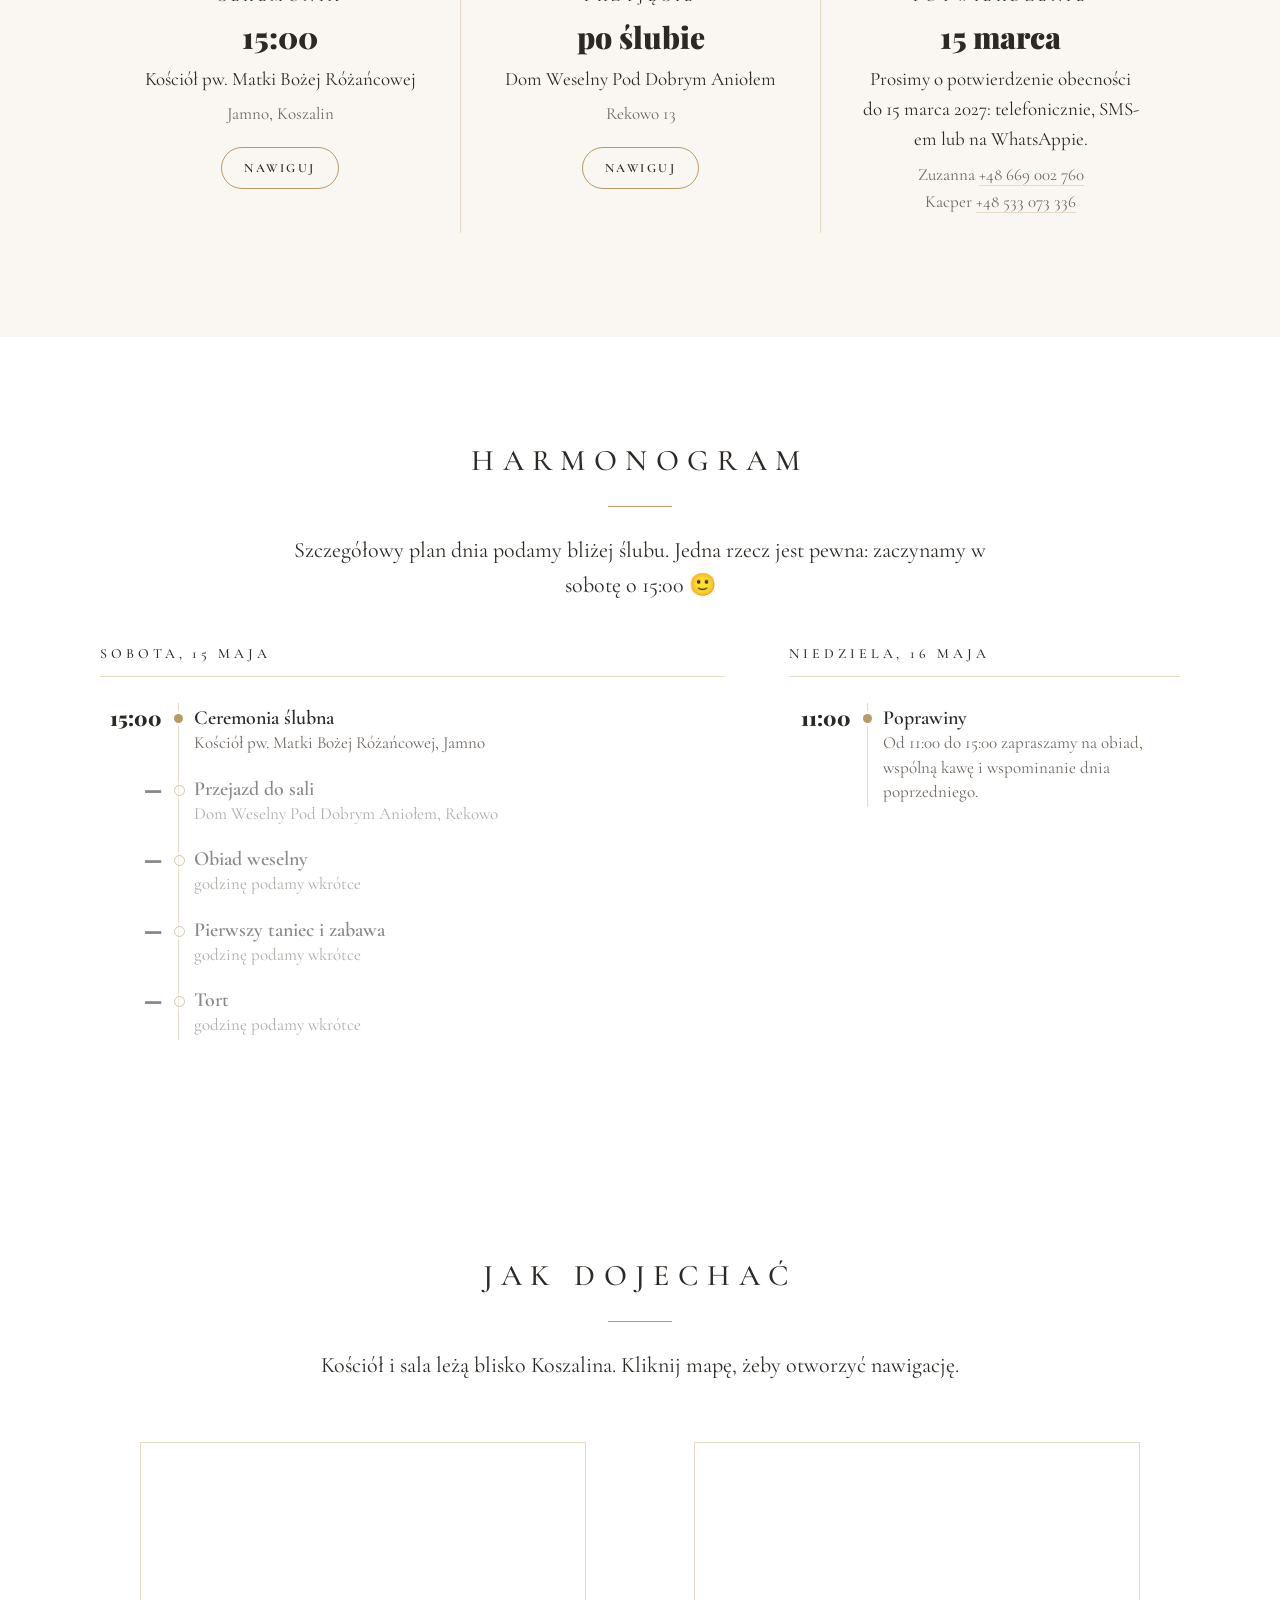
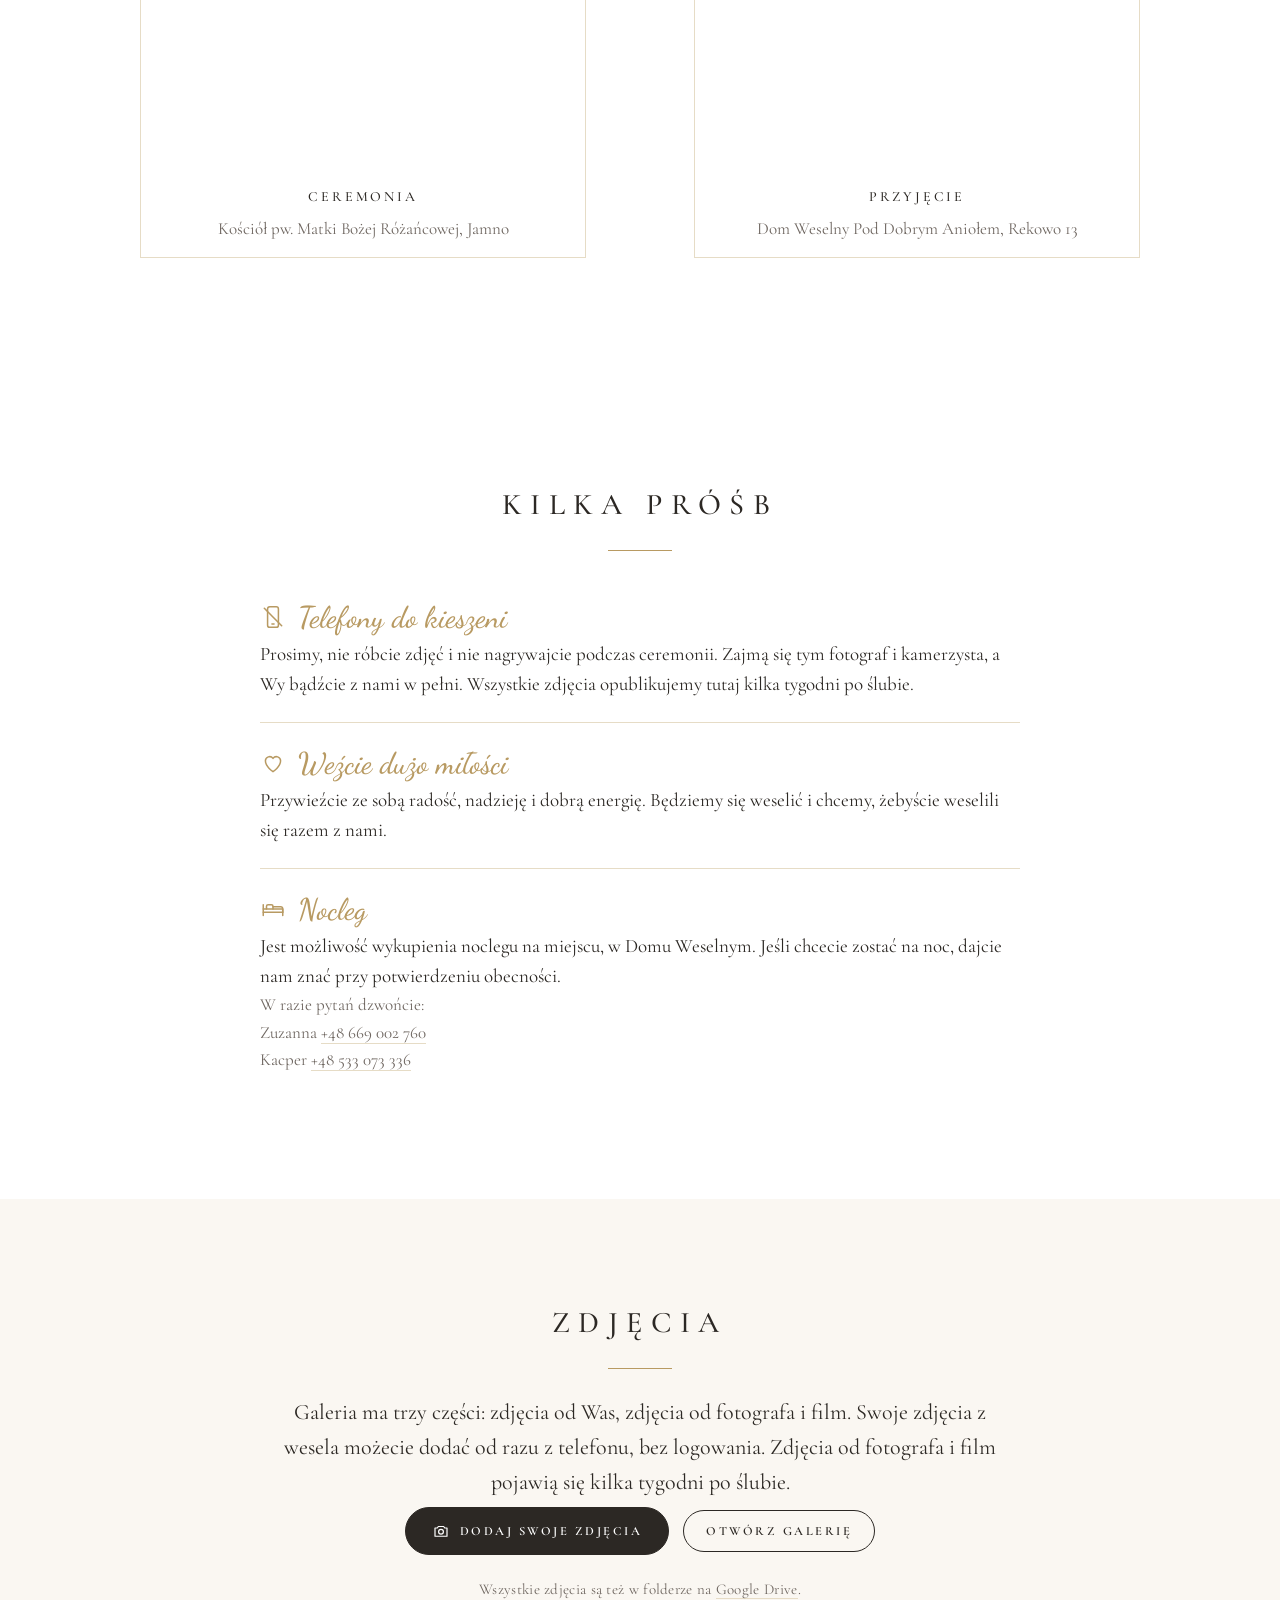
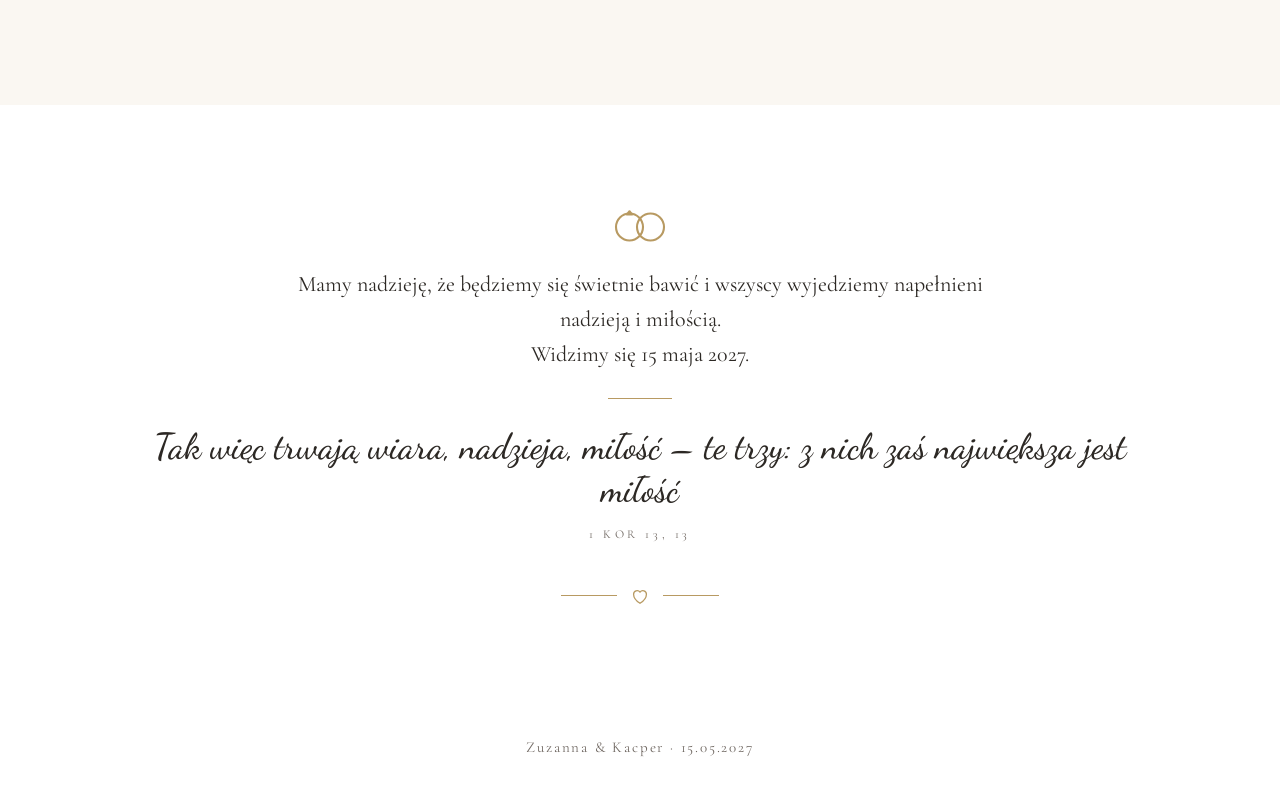
==== commit 5966d0bf: "Floating camera button (add photos), shown after the hero; css v7 Co-Authored-By: Claude Fable 5.1 <" ====
--- a/index.html
+++ b/index.html
@@ -13,7 +13,7 @@
 <link rel="preconnect" href="https://fonts.googleapis.com">
 <link rel="preconnect" href="https://fonts.gstatic.com" crossorigin>
 <link href="https://fonts.googleapis.com/css2?family=Cormorant+Garamond:ital,wght@0,400;0,500;0,600;1,400&family=Dancing+Script:wght@500;600&family=Playfair+Display:wght@900&display=swap" rel="stylesheet">
-<link rel="stylesheet" href="/style.css?v=6">
+<link rel="stylesheet" href="/style.css?v=7">
 </head>
 <body>
 
@@ -183,6 +183,7 @@
   </div>
 </section>
 
+<a class="fab" href="/zdjecia/#gosc" aria-label="Dodaj swoje zdjęcia"><svg viewBox="0 0 24 24" fill="none" stroke="currentColor" stroke-width="1.6" stroke-linecap="round" stroke-linejoin="round" aria-hidden="true"><path d="M4 8h3l1.5-2h7L17 8h3v11H4z"/><circle cx="12" cy="13" r="3.2"/></svg><span>Dodaj zdjęcia</span></a>
 <footer>Zuzanna &amp; Kacper · 15.05.2027</footer>
 
 <script>
@@ -207,7 +208,8 @@
     menu.addEventListener('click',function(e){if(e.target.tagName==='A')set(false);});
     document.addEventListener('keydown',function(e){if(e.key==='Escape')set(false);});
     var hero=document.querySelector('.hero');
-    function tone(){btn.classList.toggle('light',window.scrollY>hero.offsetHeight-60);}
+    var fab=document.querySelector('.fab');
+    function tone(){var past=window.scrollY>hero.offsetHeight-60;btn.classList.toggle('light',past);fab.classList.toggle('show',past);}
     window.addEventListener('scroll',tone,{passive:true});tone();
   })();
 </script>
--- a/style.css
+++ b/style.css
@@ -148,3 +148,12 @@
 
 
 [hidden]{display:none !important}
+
+/* Pływający przycisk: dodaj zdjęcia */
+.fab{position:fixed;right:18px;bottom:max(18px,env(safe-area-inset-bottom));z-index:45;display:flex;align-items:center;gap:10px;height:54px;padding:0 18px 0 16px;border-radius:999px;background:var(--ink);color:#fff;text-decoration:none;letter-spacing:.18em;text-transform:uppercase;font-size:12px;font-weight:600;box-shadow:0 8px 24px rgba(44,40,36,.28);opacity:0;transform:translateY(16px);pointer-events:none;transition:opacity .3s,transform .3s,background .2s}
+.fab svg{width:22px;height:22px;flex:0 0 auto}
+.fab.show{opacity:1;transform:none;pointer-events:auto}
+.fab:hover,.fab:focus-visible{background:var(--gold);outline:none}
+body.menu-open .fab{opacity:0;pointer-events:none}
+@media (max-width:760px){.fab{width:54px;padding:0;justify-content:center}.fab span{display:none}}
+@media (prefers-reduced-motion:reduce){.fab{transition:none}}
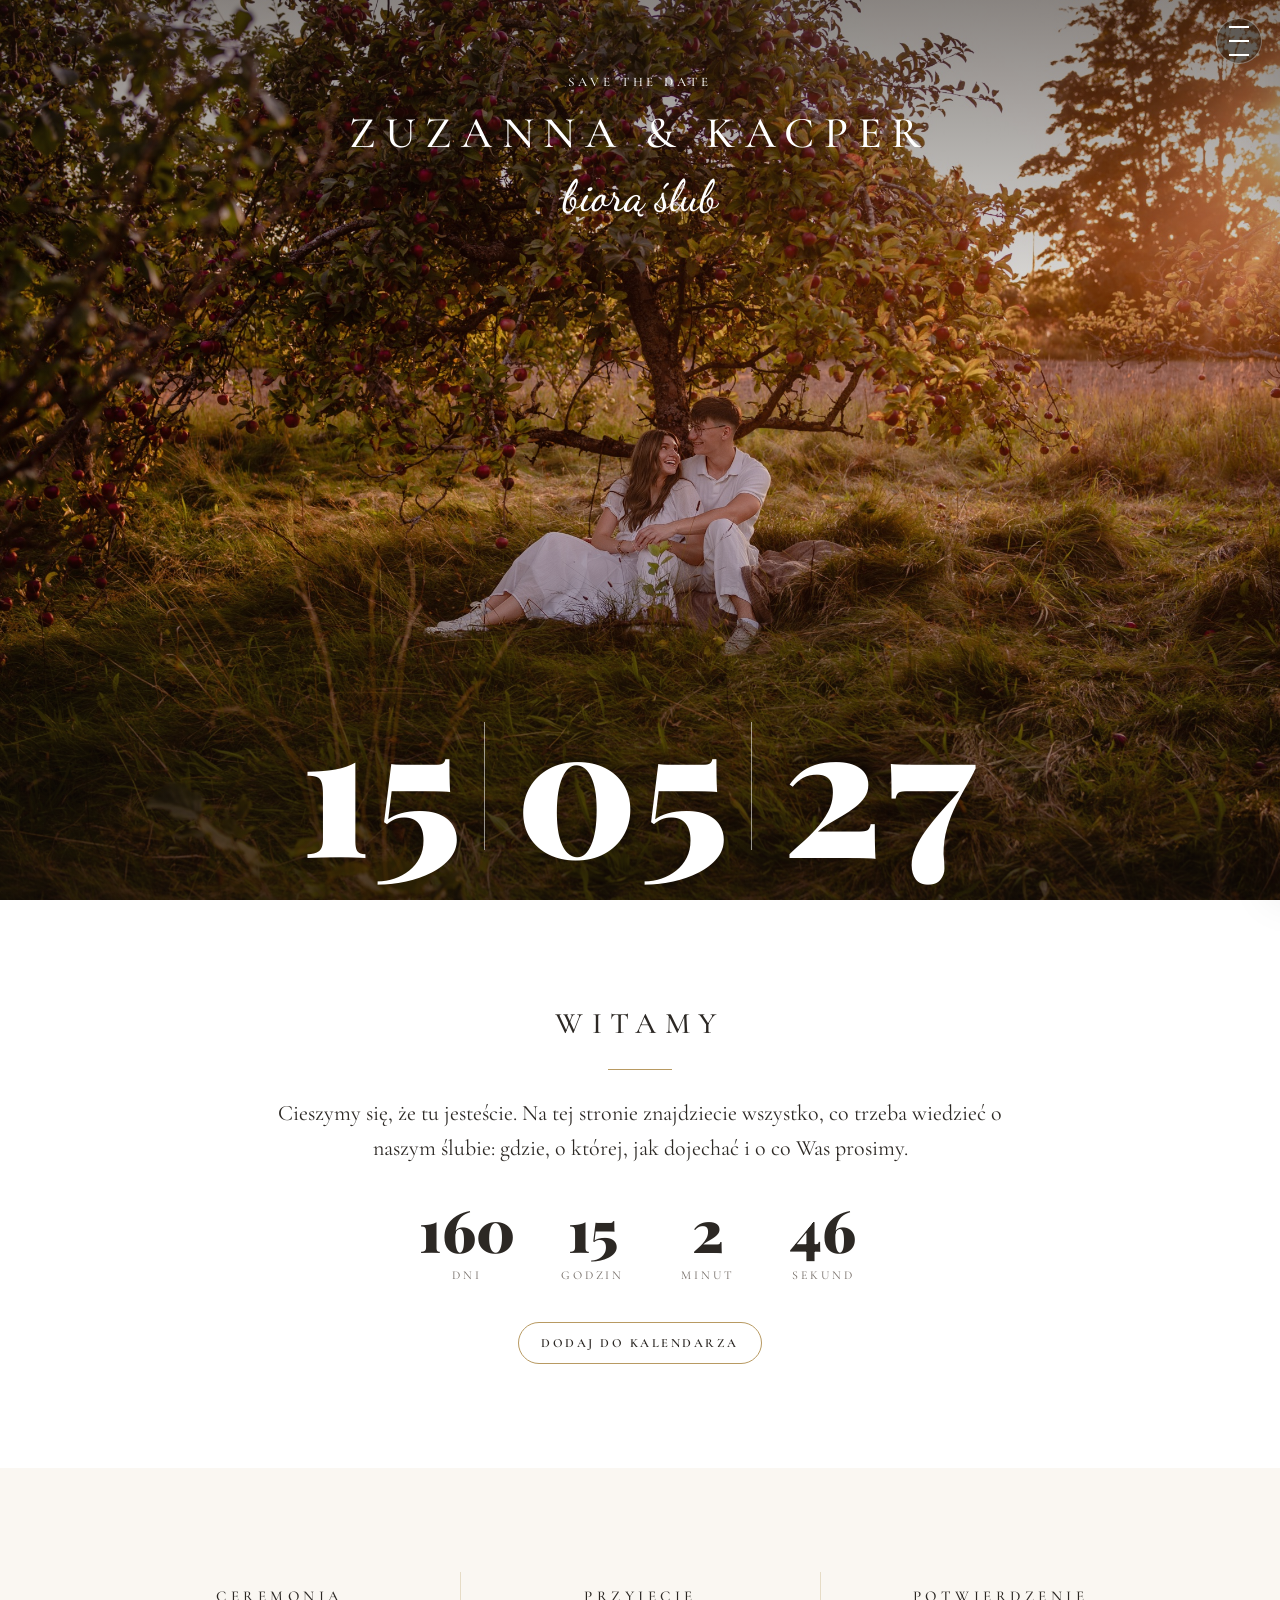
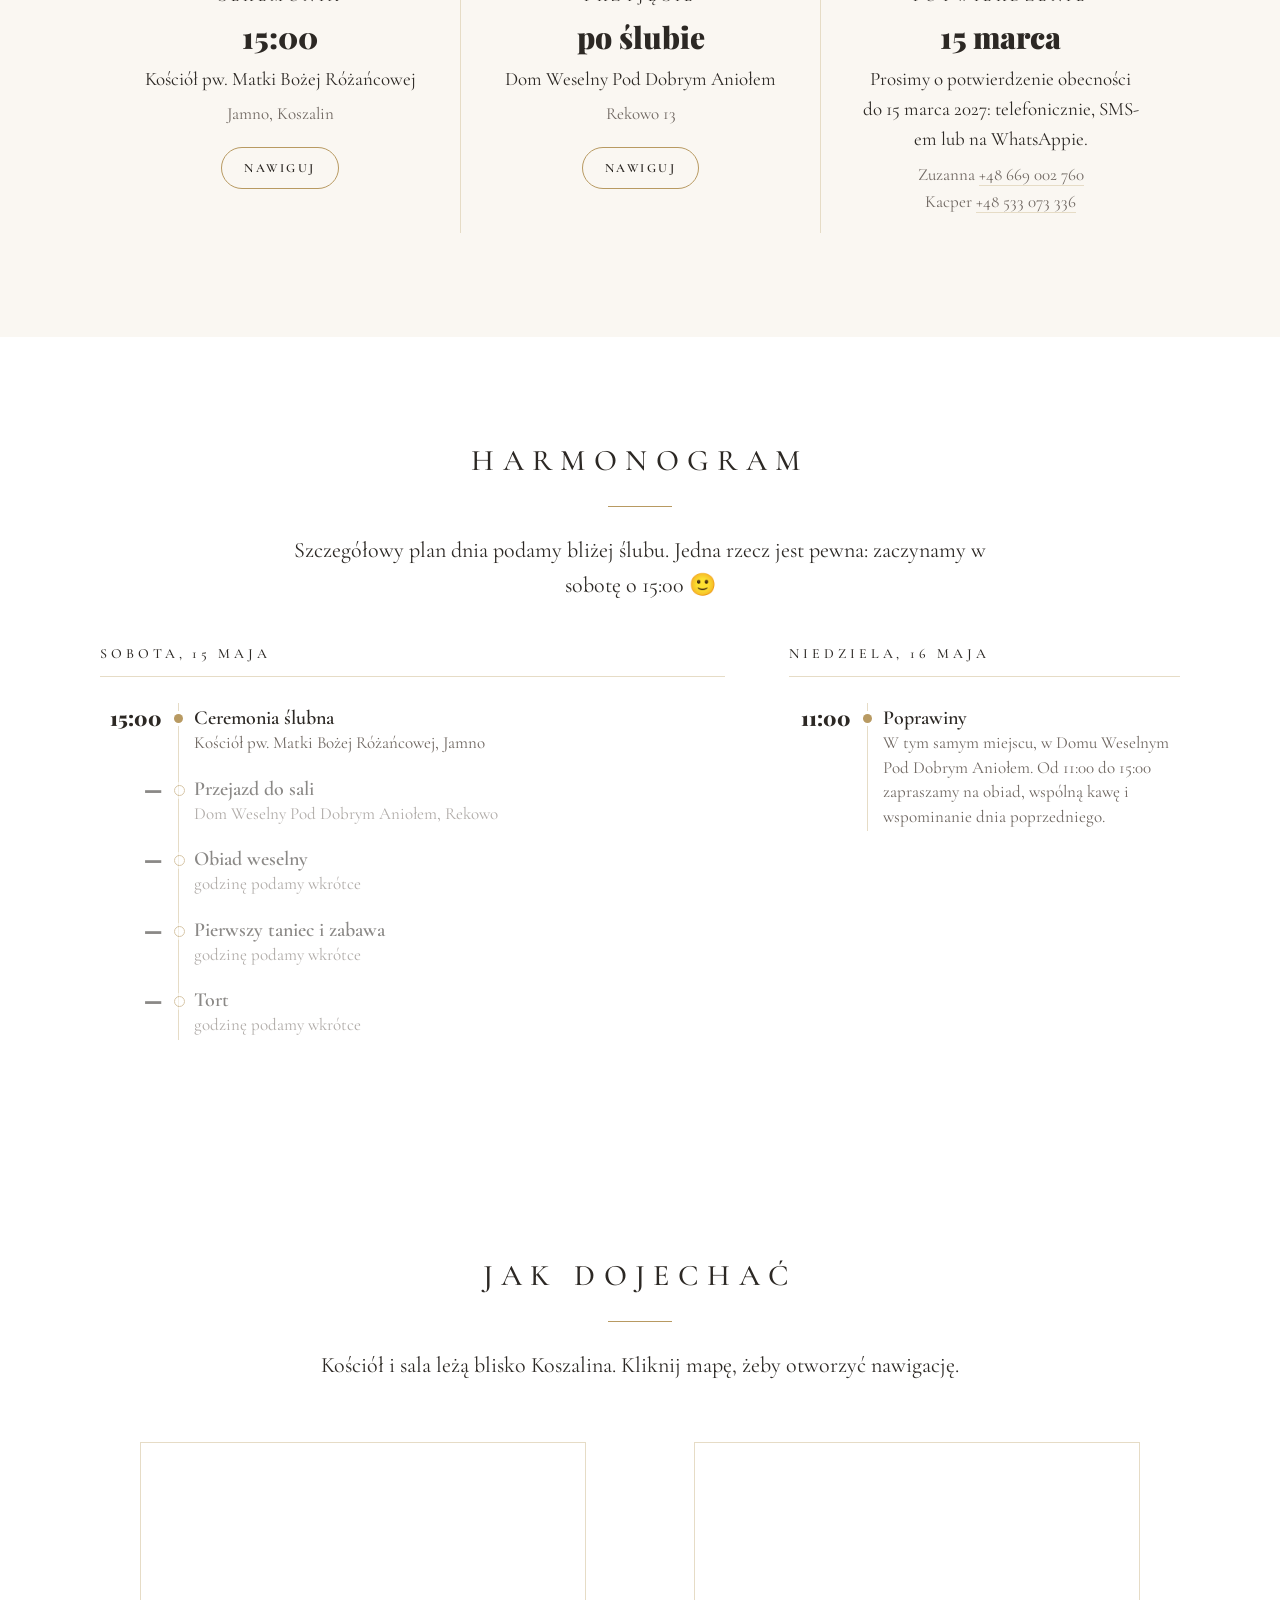
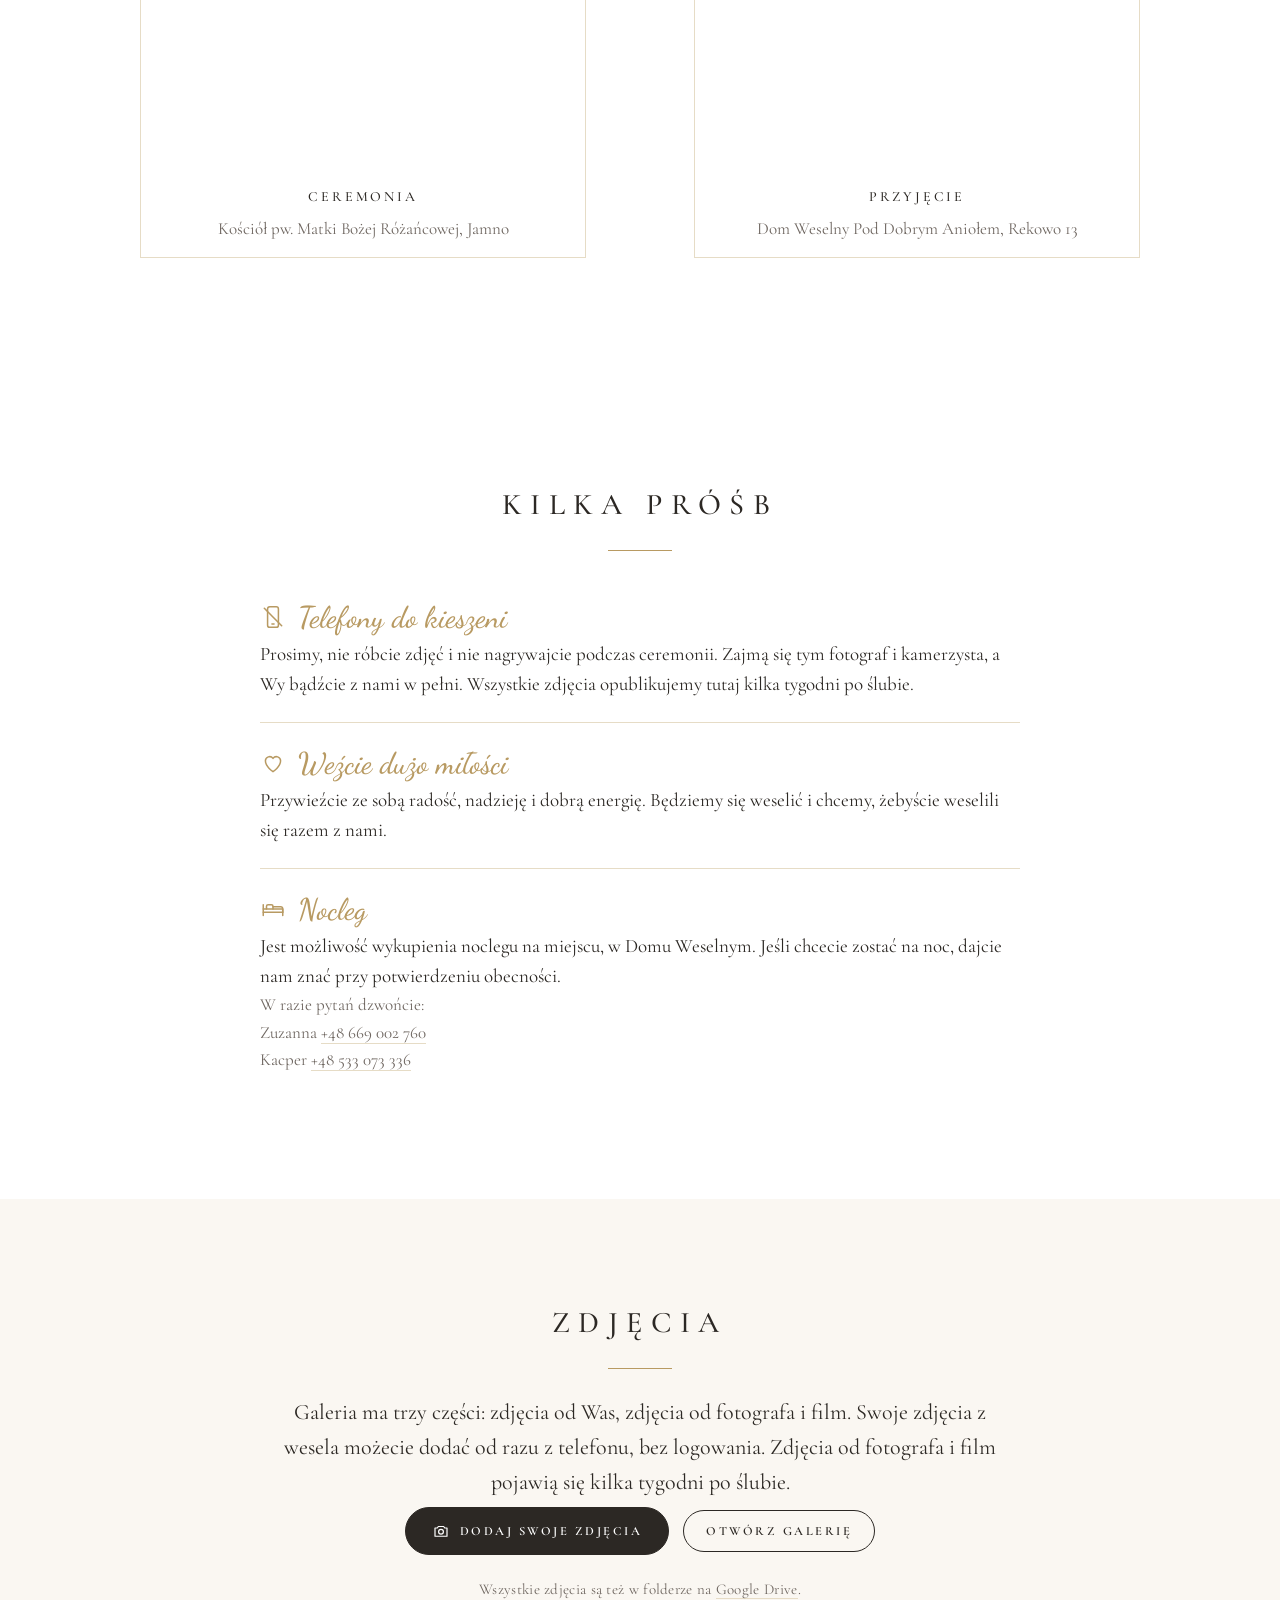
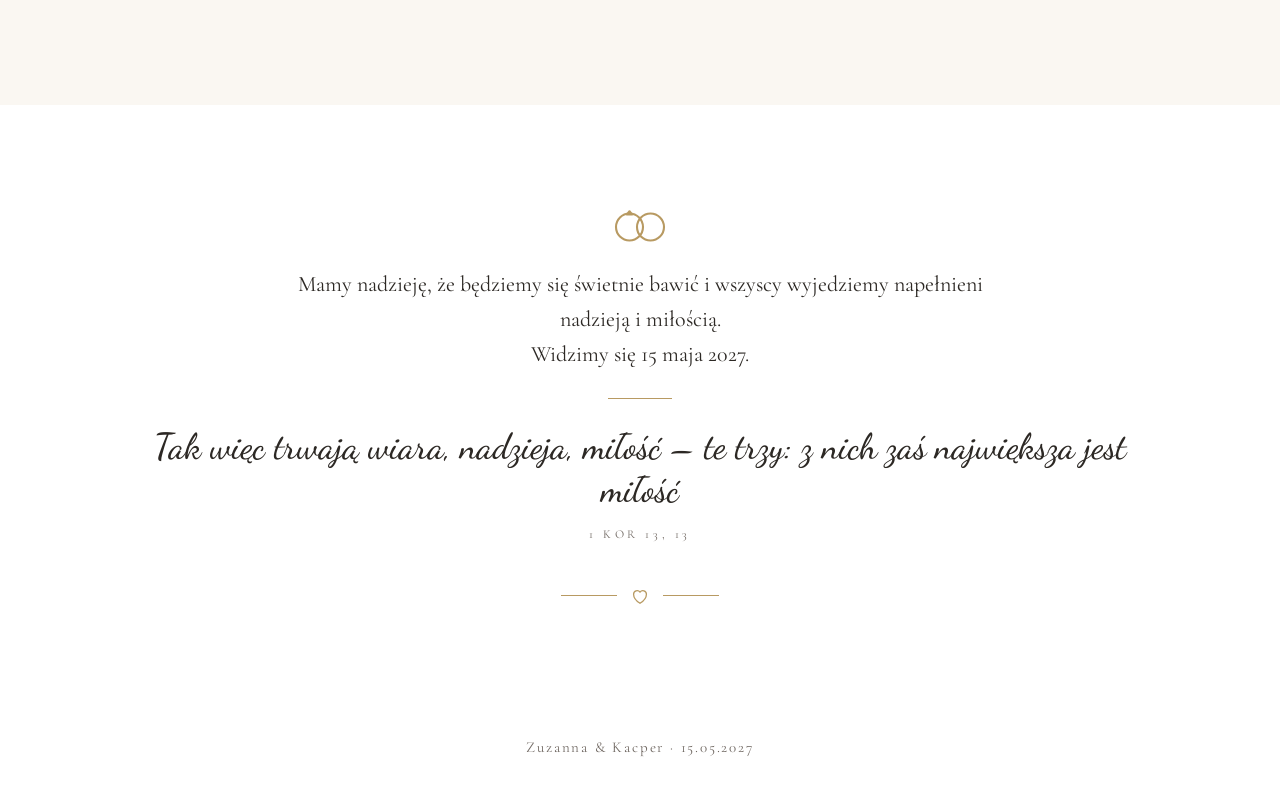
==== commit f086aa2f: "Poprawiny: same venue note Co-Authored-By: Claude Fable 5.1 <noreply@anthropic.com>" ====
--- a/index.html
+++ b/index.html
@@ -104,7 +104,7 @@
       <div class="day">
         <h3>Niedziela, 16 maja</h3>
         <ol class="tl">
-          <li><time>11:00</time><div><strong>Poprawiny</strong><span>Od 11:00 do 15:00 zapraszamy na obiad, wspólną kawę i wspominanie dnia poprzedniego.</span></div></li>
+          <li><time>11:00</time><div><strong>Poprawiny</strong><span>W tym samym miejscu, w Domu Weselnym Pod Dobrym Aniołem. Od 11:00 do 15:00 zapraszamy na obiad, wspólną kawę i wspominanie dnia poprzedniego.</span></div></li>
         </ol>
       </div>
     </div>
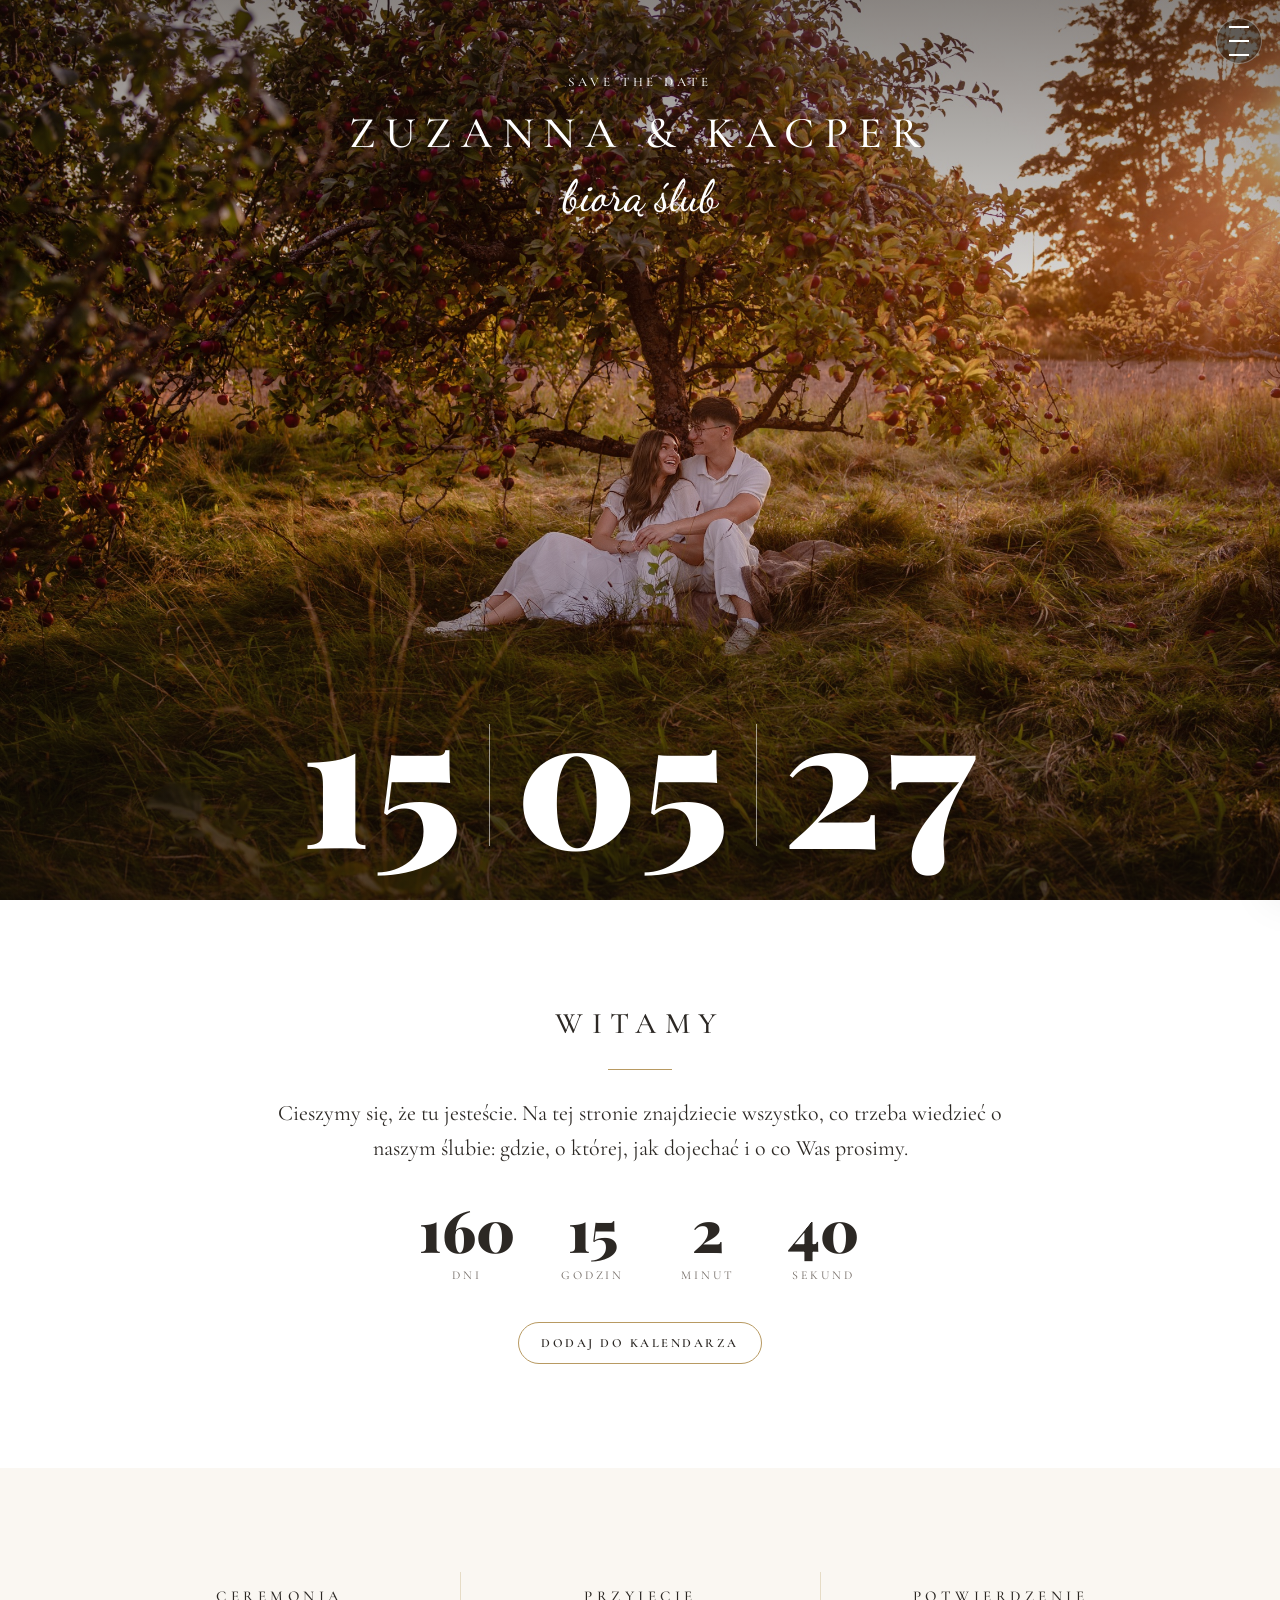
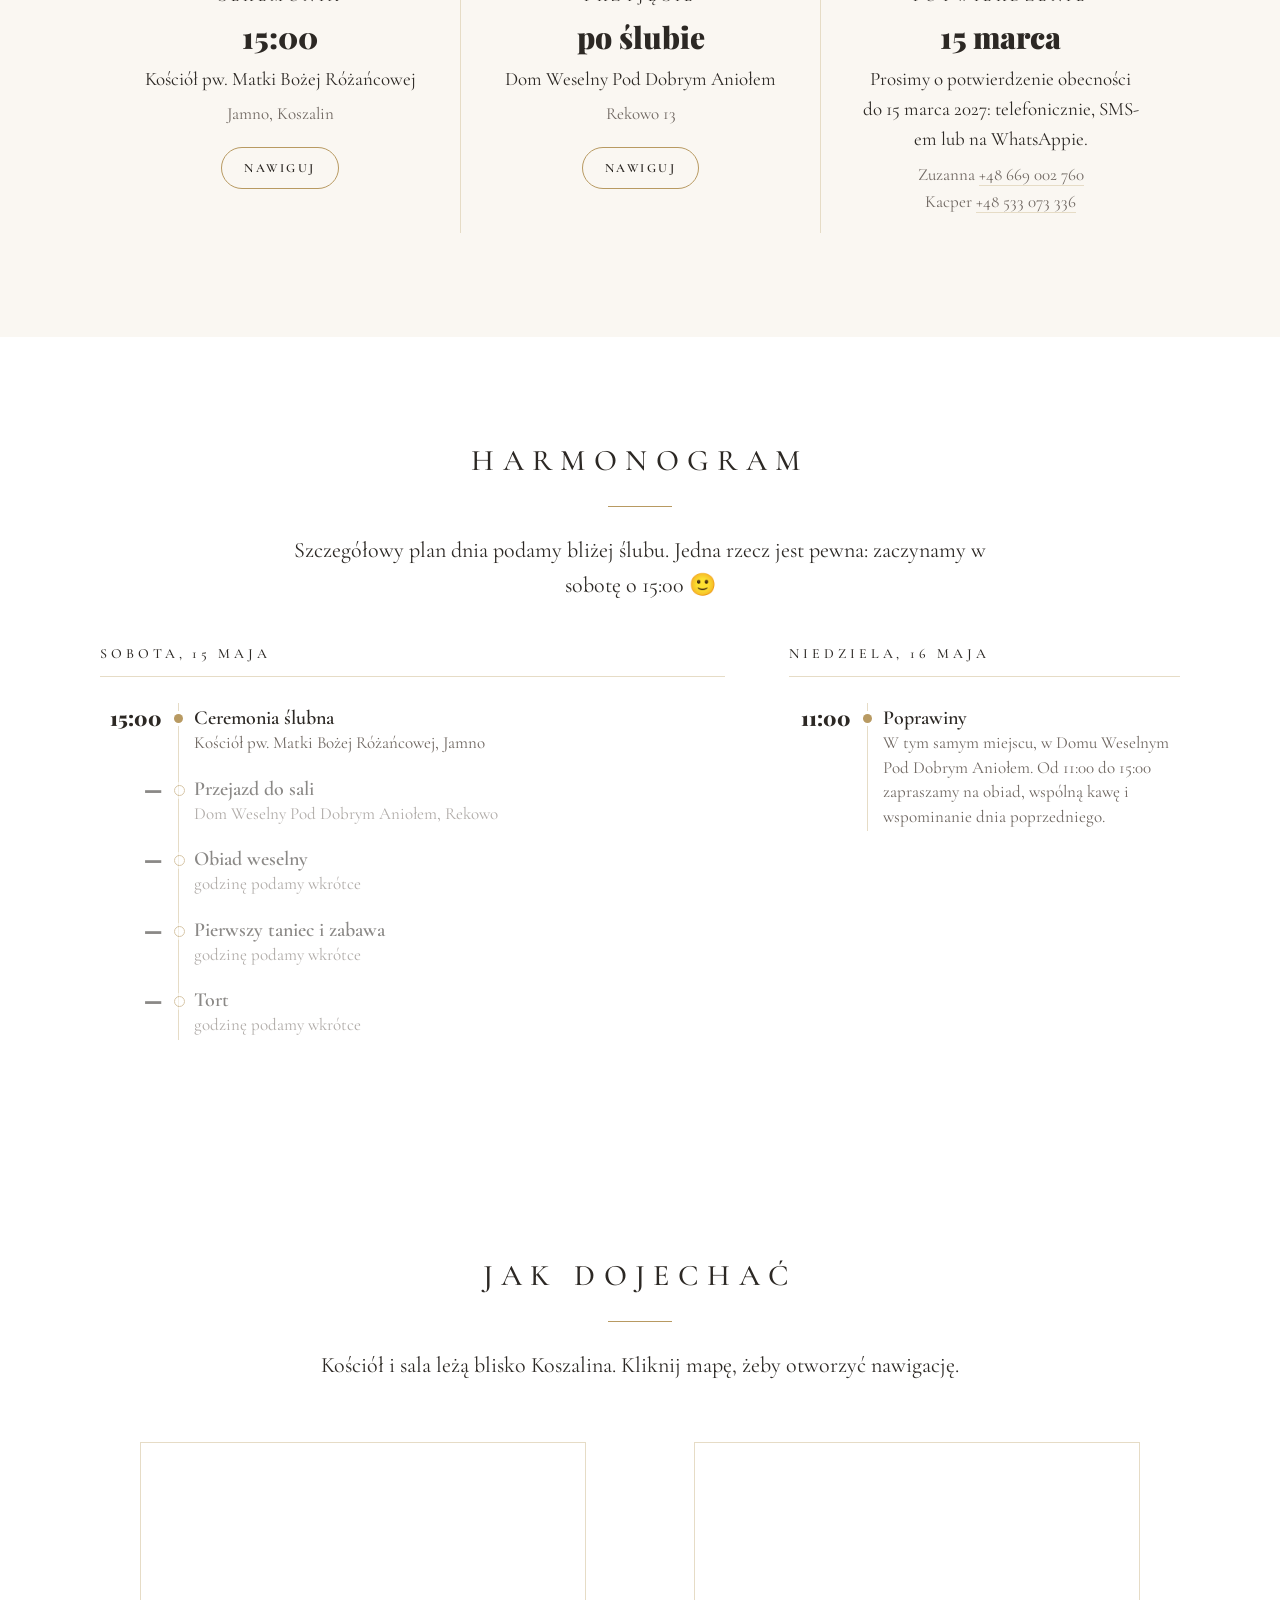
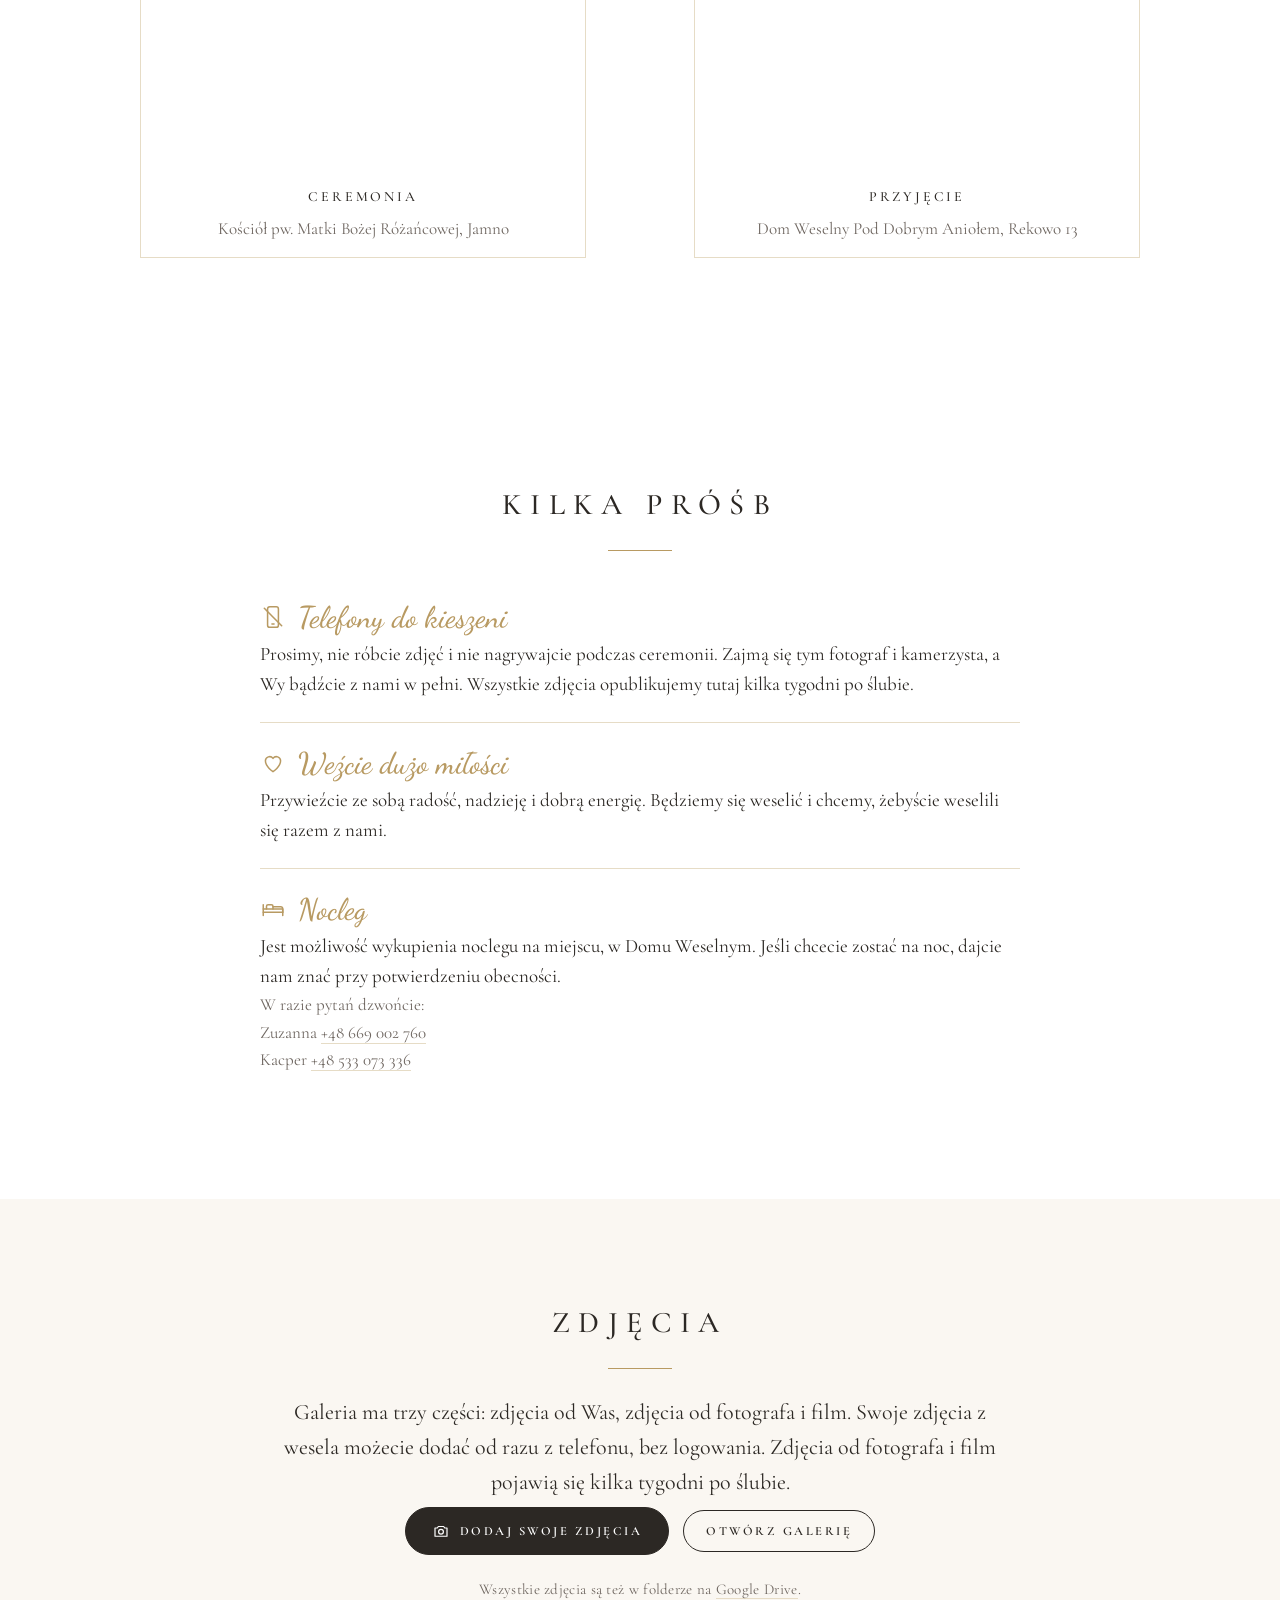
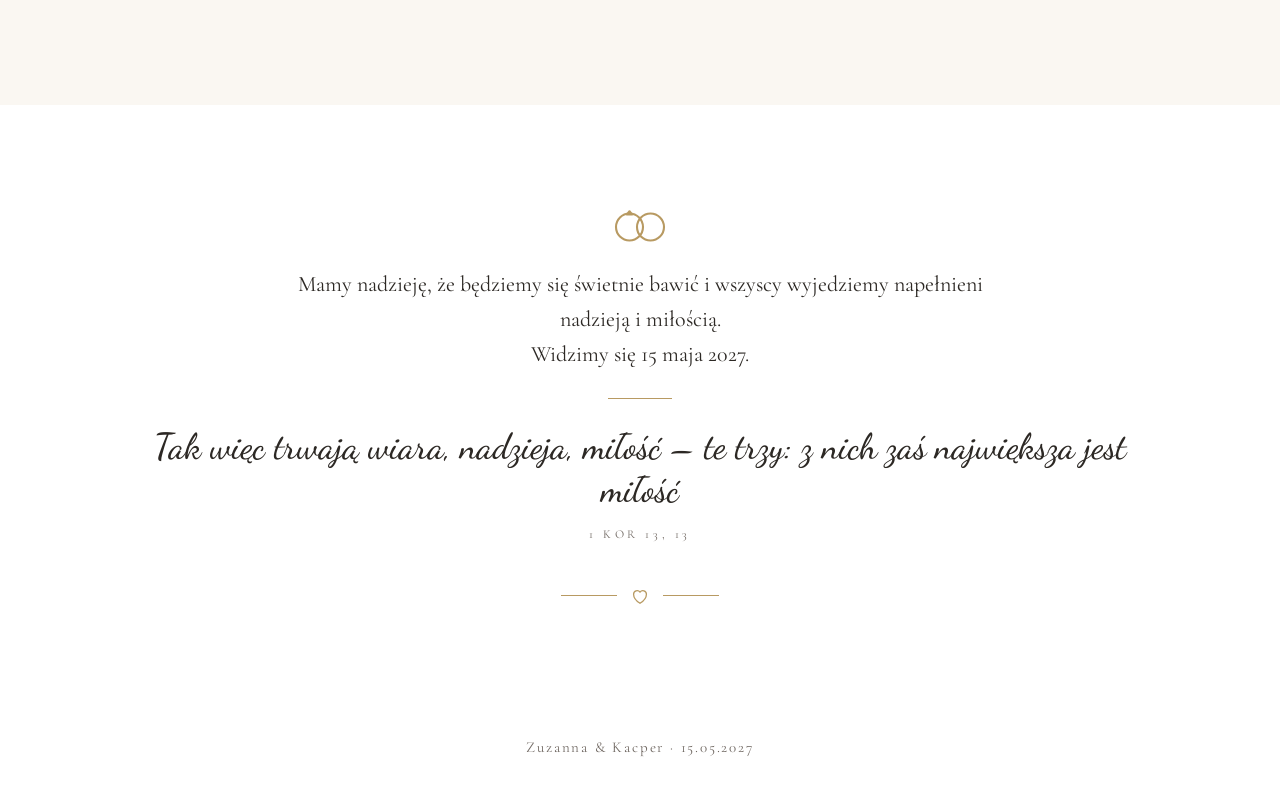
==== commit 34055cf7: "Hero date: align dividers with digit height; css v8 Co-Authored-By: Claude Fable 5.1 <noreply@anthro" ====
--- a/index.html
+++ b/index.html
@@ -13,7 +13,7 @@
 <link rel="preconnect" href="https://fonts.googleapis.com">
 <link rel="preconnect" href="https://fonts.gstatic.com" crossorigin>
 <link href="https://fonts.googleapis.com/css2?family=Cormorant+Garamond:ital,wght@0,400;0,500;0,600;1,400&family=Dancing+Script:wght@500;600&family=Playfair+Display:wght@900&display=swap" rel="stylesheet">
-<link rel="stylesheet" href="/style.css?v=7">
+<link rel="stylesheet" href="/style.css?v=8">
 </head>
 <body>
 
--- a/style.css
+++ b/style.css
@@ -26,8 +26,8 @@
 .hero-top h1{font-weight:500;font-size:clamp(26px,4.2vw,44px);letter-spacing:.22em;text-transform:uppercase;margin:14px 0 0;line-height:1.2}
 .hero-top .script{margin:10px 0 0;font-size:clamp(30px,4vw,44px)}
 .hero-date{font-family:"Playfair Display",serif;font-weight:900;font-size:clamp(76px,16vw,180px);line-height:.9;letter-spacing:.02em;display:flex;justify-content:center;gap:.28em;padding-bottom:clamp(18px,4vh,40px);text-shadow:0 2px 24px rgba(0,0,0,.25)}
-.hero-date span{position:relative;padding-top:12px}
-.hero-date span:not(:first-child)::before{content:"";position:absolute;left:-.18em;top:.18em;bottom:.08em;width:1px;background:rgba(255,255,255,.55)}
+.hero-date span{position:relative;line-height:1}
+.hero-date span:not(:first-child)::before{content:"";position:absolute;left:-.15em;top:.22em;bottom:.1em;width:1px;background:rgba(255,255,255,.55)}
 
 /* Sections */
 section{padding:clamp(56px,9vw,104px) 0}
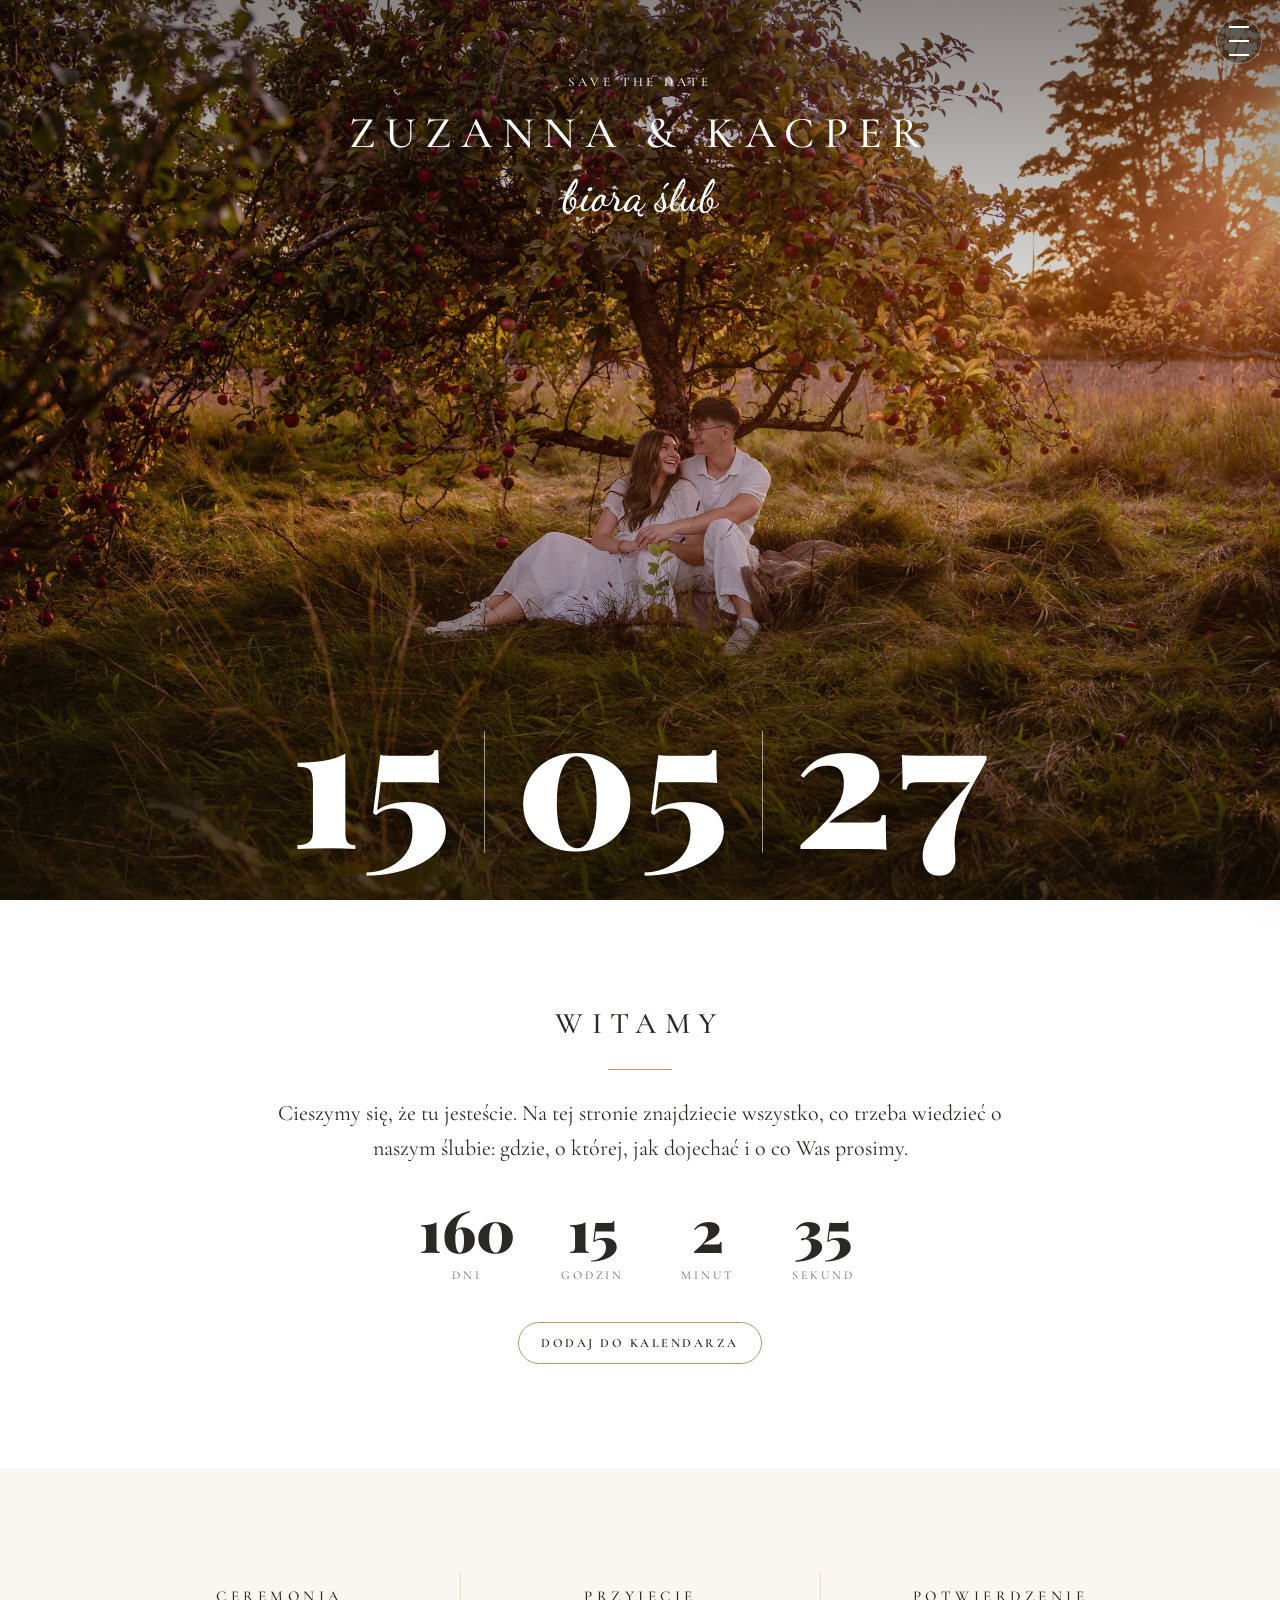
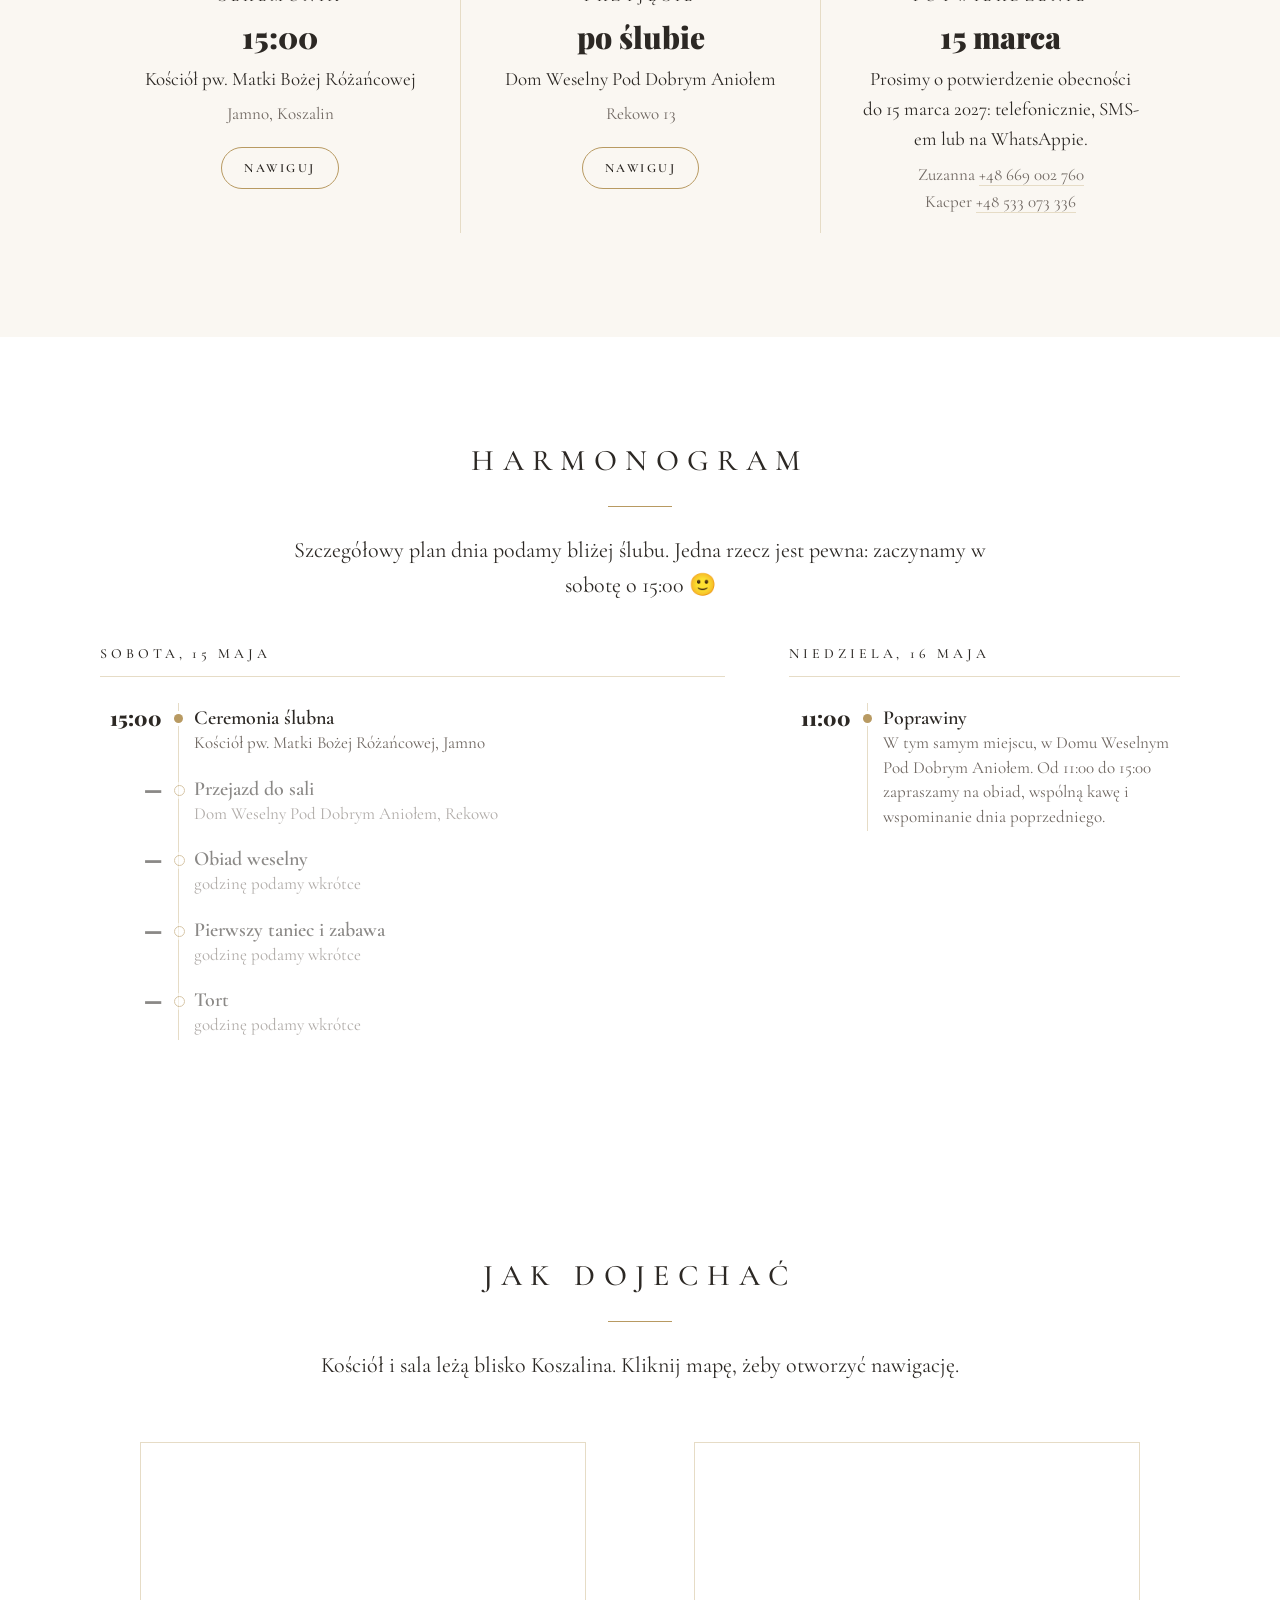
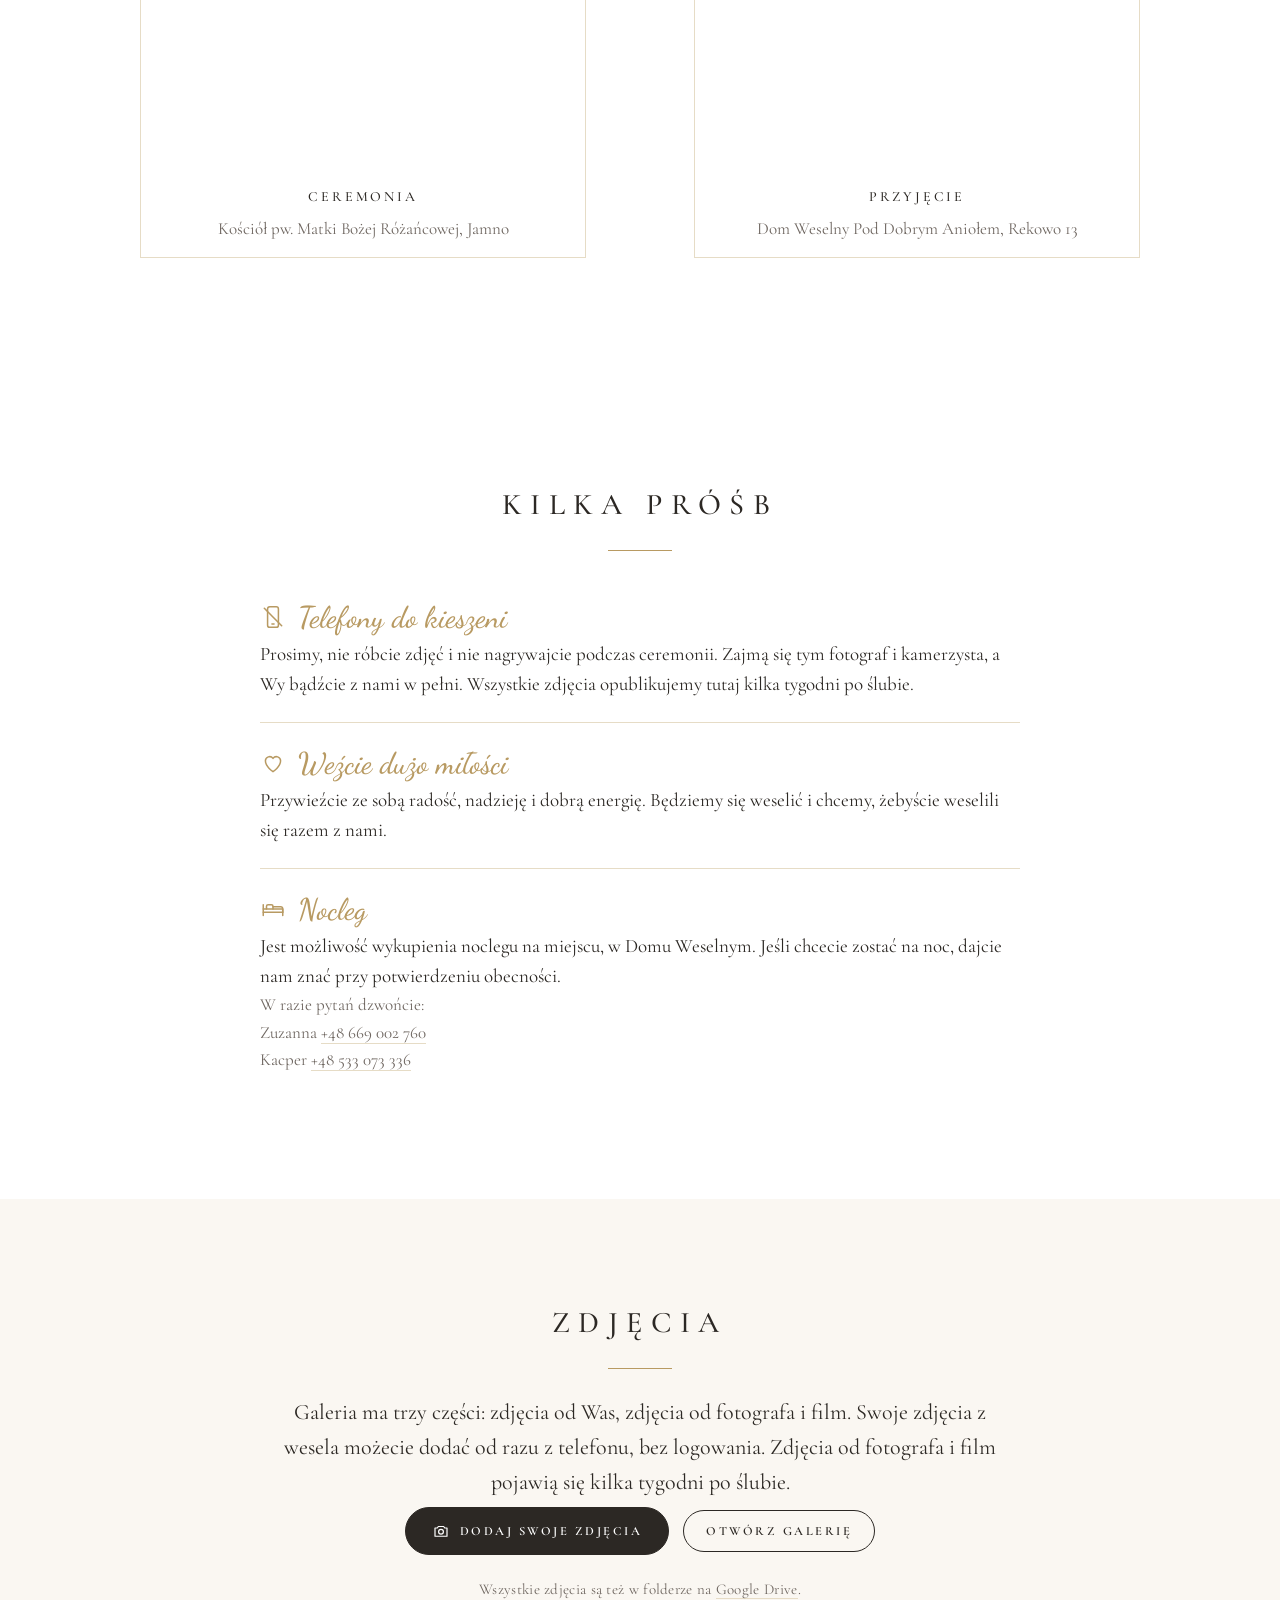
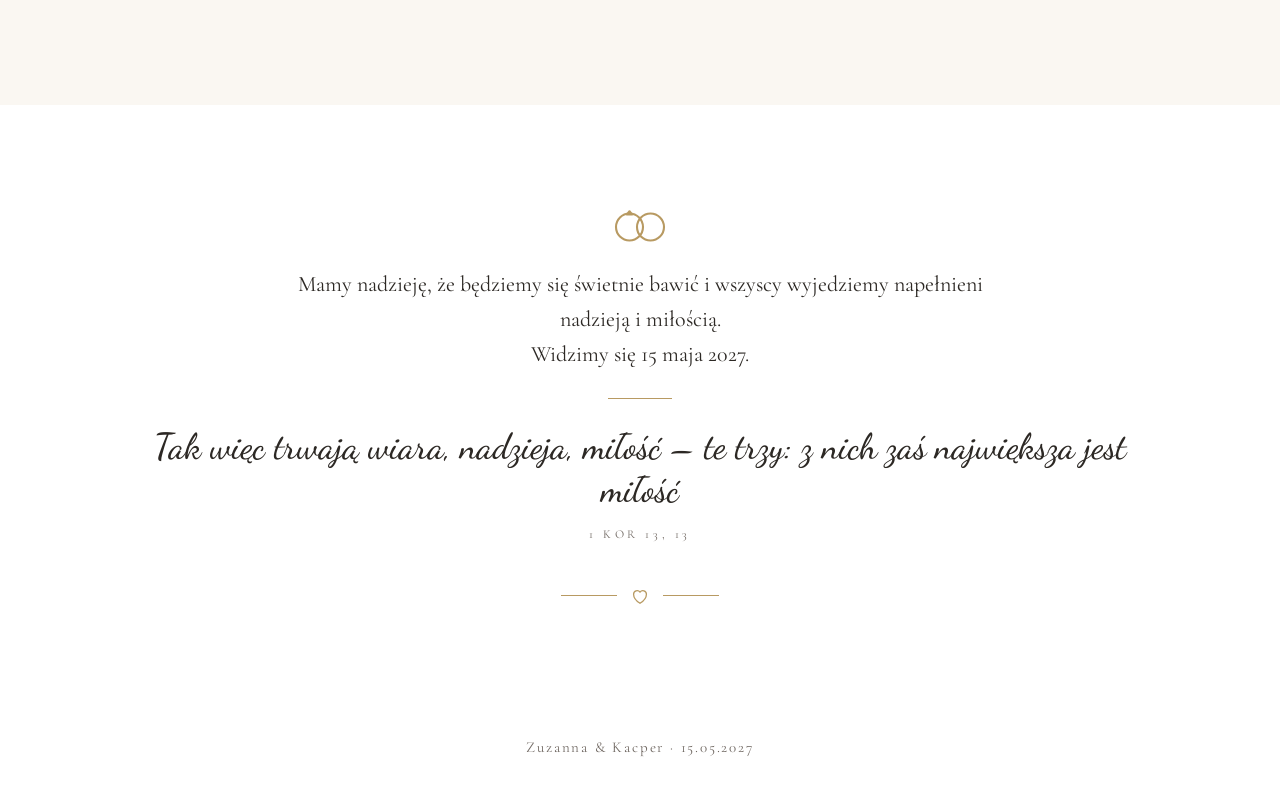
==== commit 8d856822: "Hero date: wider gaps, dividers slightly lower; css v9 Co-Authored-By: Claude Fable 5.1 <noreply@ant" ====
--- a/index.html
+++ b/index.html
@@ -13,7 +13,7 @@
 <link rel="preconnect" href="https://fonts.googleapis.com">
 <link rel="preconnect" href="https://fonts.gstatic.com" crossorigin>
 <link href="https://fonts.googleapis.com/css2?family=Cormorant+Garamond:ital,wght@0,400;0,500;0,600;1,400&family=Dancing+Script:wght@500;600&family=Playfair+Display:wght@900&display=swap" rel="stylesheet">
-<link rel="stylesheet" href="/style.css?v=8">
+<link rel="stylesheet" href="/style.css?v=9">
 </head>
 <body>
 
--- a/style.css
+++ b/style.css
@@ -25,9 +25,9 @@
 .hero-top .caps{font-size:13px;opacity:.95}
 .hero-top h1{font-weight:500;font-size:clamp(26px,4.2vw,44px);letter-spacing:.22em;text-transform:uppercase;margin:14px 0 0;line-height:1.2}
 .hero-top .script{margin:10px 0 0;font-size:clamp(30px,4vw,44px)}
-.hero-date{font-family:"Playfair Display",serif;font-weight:900;font-size:clamp(76px,16vw,180px);line-height:.9;letter-spacing:.02em;display:flex;justify-content:center;gap:.28em;padding-bottom:clamp(18px,4vh,40px);text-shadow:0 2px 24px rgba(0,0,0,.25)}
+.hero-date{font-family:"Playfair Display",serif;font-weight:900;font-size:clamp(76px,16vw,180px);line-height:.9;letter-spacing:.02em;display:flex;justify-content:center;gap:.34em;padding-bottom:clamp(18px,4vh,40px);text-shadow:0 2px 24px rgba(0,0,0,.25)}
 .hero-date span{position:relative;line-height:1}
-.hero-date span:not(:first-child)::before{content:"";position:absolute;left:-.15em;top:.22em;bottom:.1em;width:1px;background:rgba(255,255,255,.55)}
+.hero-date span:not(:first-child)::before{content:"";position:absolute;left:-.18em;top:.26em;bottom:.06em;width:1px;background:rgba(255,255,255,.55)}
 
 /* Sections */
 section{padding:clamp(56px,9vw,104px) 0}
@@ -115,7 +115,7 @@
   .hero img{object-position:50% 38%}
   .hero-top{padding-top:48px}
   .hero-date{font-size:clamp(64px,19vw,96px);padding-bottom:44px}
-  .hero-date{gap:.2em}
+  .hero-date{gap:.26em}
   .cols{grid-template-columns:1fr;gap:8px}
   .cols>div+div{border-left:0;border-top:1px solid var(--gold-soft);padding-top:32px;margin-top:20px}
   .maps{grid-template-columns:1fr}
